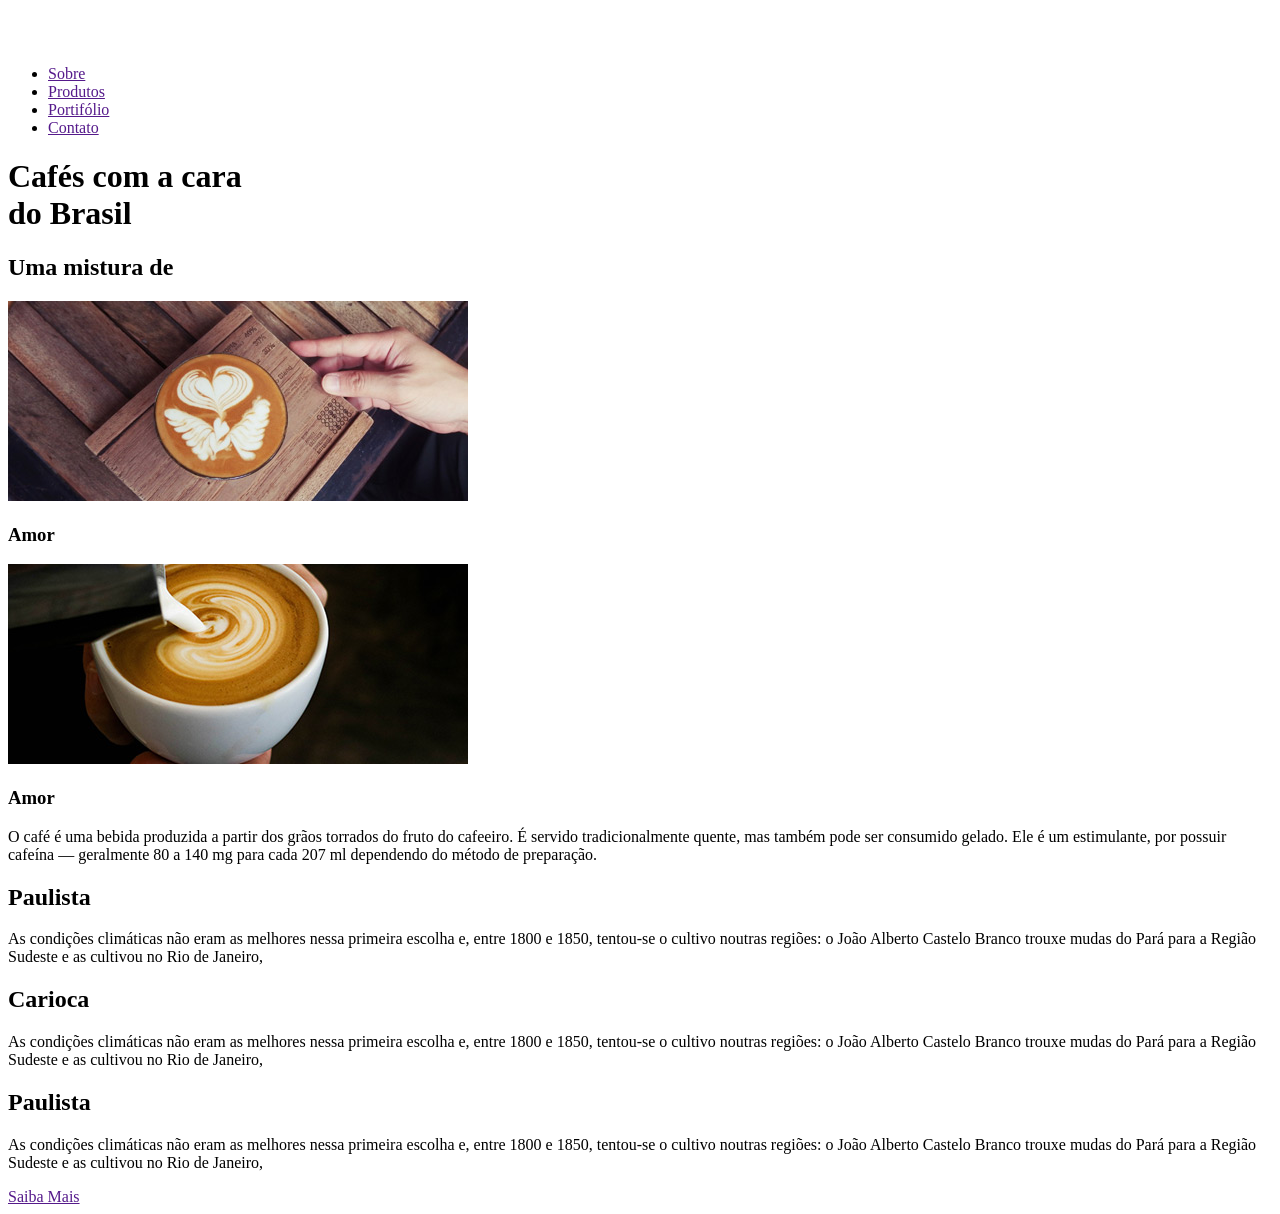
==== Projeto - Brafé/index.html @ 7bbe1af2 "separando projetos - Projeto - Brafé" ====
<!DOCTYPE html>
<html>
<head>
    <title>Brafé 1</title>
    <meta charset="utf-8">
    <meta name="viewport" content="widht=device-width, initial-scale=1, shrink-to-fit=no">
    <link rel="stylesheet" type="text/css" href="css/style.css">
</head>
<body>
    <header>
      <div>
        <a href=""><img src="img/brafe.png" alt="Brafé"></a>
      </div>
      <nav>
      <ul>
        <li><a href=""> Sobre</a></li>
        <li><a href=""> Produtos</a></li>
        <li><a href=""> Portifólio</a></li>
        <li><a href=""> Contato</a></li>
      </ul>
      </nav>
    </header>

    <main>
        <h1>Cafés com a cara <br> do Brasil</h1>
    </main>
    <section>
        <h2>Uma mistura de</h2>
        <div>
            <img src="img/cafe-1.jpg">
            <h3>Amor</h3>
        </div>
        <div>
            <img src="img/cafe-2.jpg  ">
            <h3>Amor</h3>
        </div>

        <p>O café é uma bebida produzida a partir dos grãos torrados do fruto do cafeeiro. É servido tradicionalmente quente, mas também pode ser consumido gelado. Ele é um estimulante, por possuir cafeína — geralmente 80 a 140 mg para cada 207 ml dependendo do método de preparação.</p>
    </section>

    <section>
        <div>
            <div>
                <h2>Paulista</h2>
                <p>As condições climáticas não eram as melhores nessa primeira escolha e, entre 1800 e 1850, tentou-se o cultivo noutras regiões: o João Alberto Castelo Branco trouxe mudas do Pará para a Região Sudeste e as cultivou no Rio de Janeiro,</p>
            </div>

            <div>
                <h2>Carioca</h2>
                <p>As condições climáticas não eram as melhores nessa primeira escolha e, entre 1800 e 1850, tentou-se o cultivo noutras regiões: o João Alberto Castelo Branco trouxe mudas do Pará para a Região Sudeste e as cultivou no Rio de Janeiro,</p>
            </div>

            <div>
                <h2>Paulista</h2>
                <p>As condições climáticas não eram as melhores nessa primeira escolha e, entre 1800 e 1850, tentou-se o cultivo noutras regiões: o João Alberto Castelo Branco trouxe mudas do Pará para a Região Sudeste e as cultivou no Rio de Janeiro,</p>
            </div>
        </div>
        <a href="">Saiba Mais</a>
    </section>
</body>
</html>
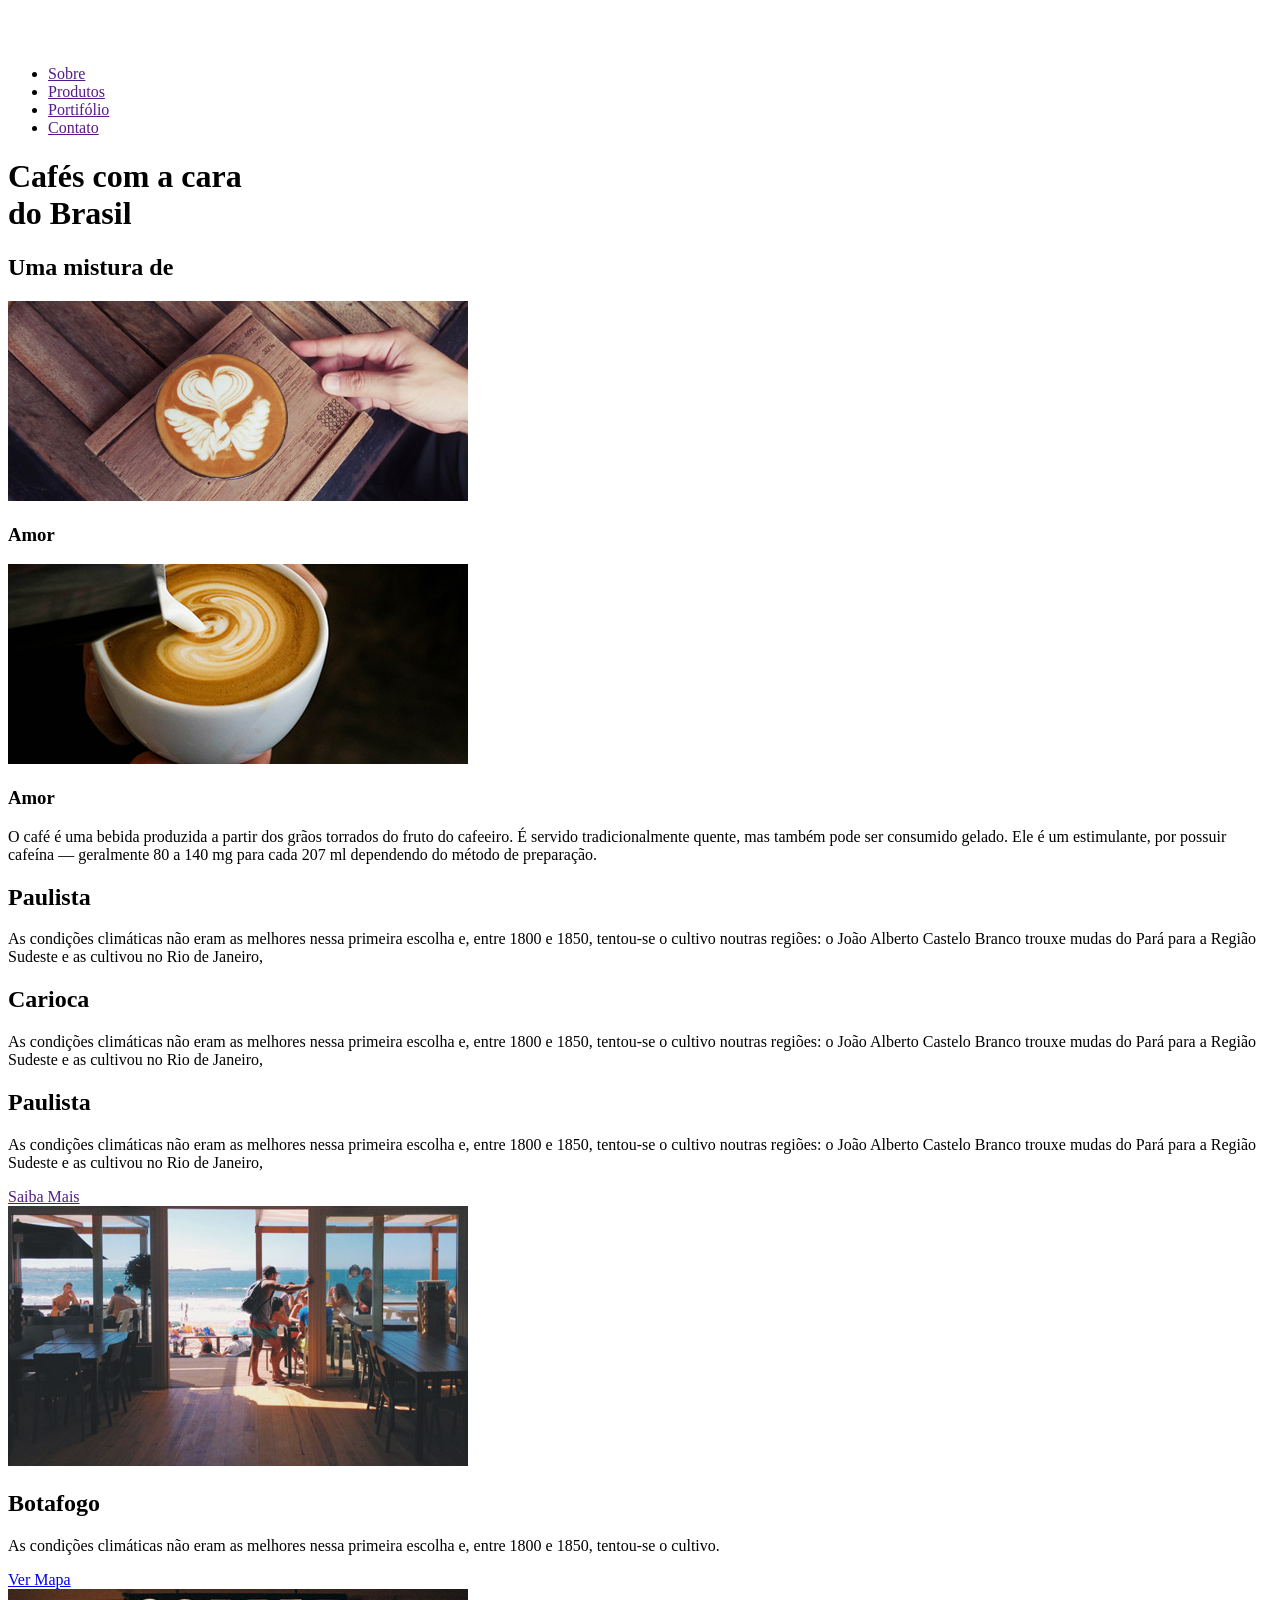
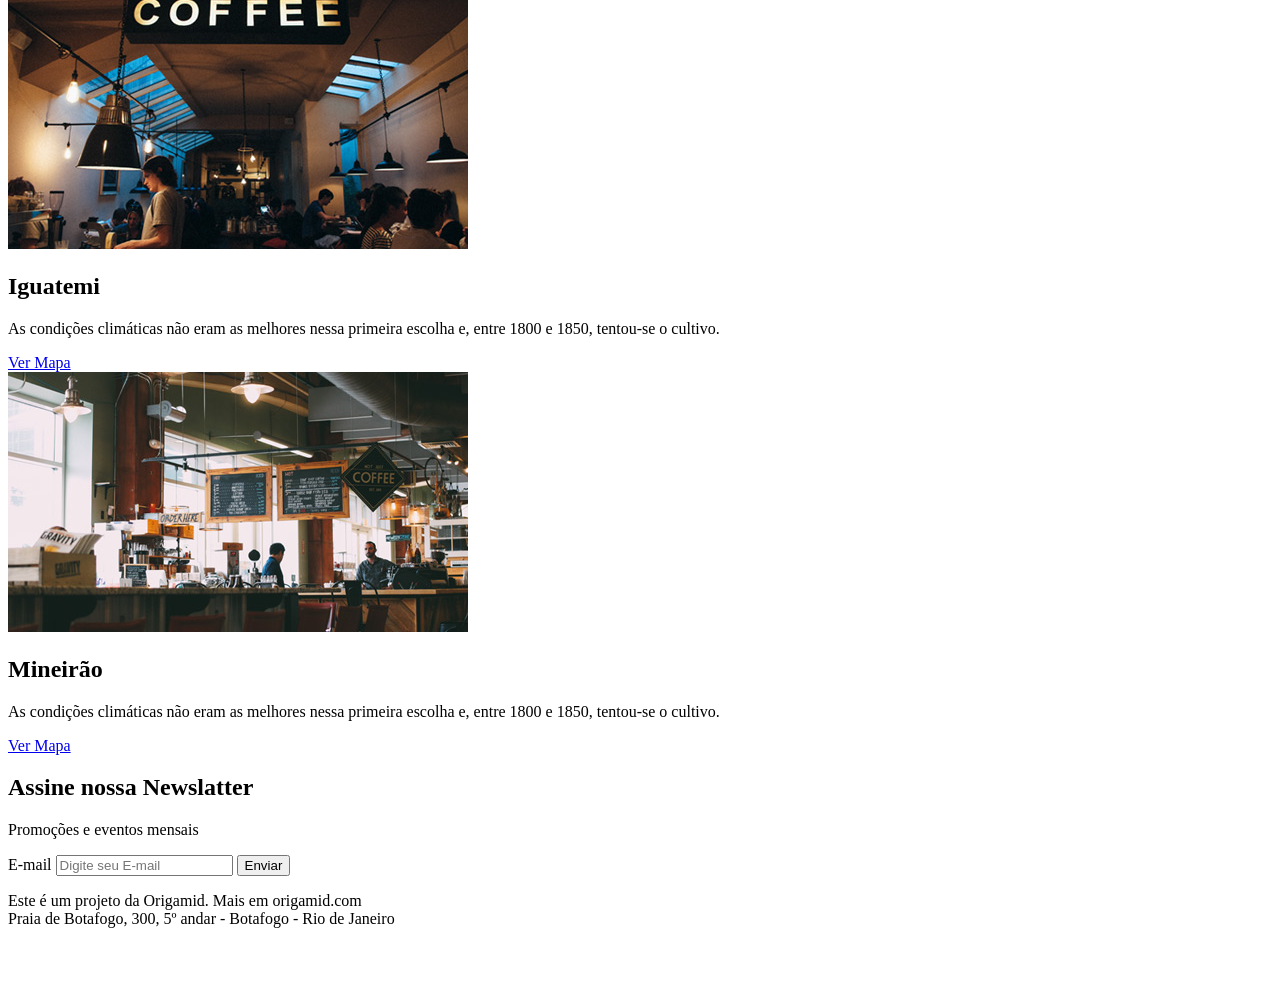
==== commit 09729254: "finalização estruturas html, sem css" ====
--- a/Projeto - Brafé/index.html
+++ b/Projeto - Brafé/index.html
@@ -1,24 +1,26 @@
 <!DOCTYPE html>
 <html>
+
 <head>
     <title>Brafé 1</title>
     <meta charset="utf-8">
     <meta name="viewport" content="widht=device-width, initial-scale=1, shrink-to-fit=no">
     <link rel="stylesheet" type="text/css" href="css/style.css">
 </head>
+
 <body>
     <header>
-      <div>
-        <a href=""><img src="img/brafe.png" alt="Brafé"></a>
-      </div>
-      <nav>
-      <ul>
-        <li><a href=""> Sobre</a></li>
-        <li><a href=""> Produtos</a></li>
-        <li><a href=""> Portifólio</a></li>
-        <li><a href=""> Contato</a></li>
-      </ul>
-      </nav>
+        <div>
+            <a href=""><img src="img/brafe.png" alt="Brafé"></a>
+        </div>
+        <nav>
+            <ul>
+                <li><a href=""> Sobre</a></li>
+                <li><a href=""> Produtos</a></li>
+                <li><a href=""> Portifólio</a></li>
+                <li><a href=""> Contato</a></li>
+            </ul>
+        </nav>
     </header>
 
     <main>
@@ -35,27 +37,97 @@
             <h3>Amor</h3>
         </div>
 
-        <p>O café é uma bebida produzida a partir dos grãos torrados do fruto do cafeeiro. É servido tradicionalmente quente, mas também pode ser consumido gelado. Ele é um estimulante, por possuir cafeína — geralmente 80 a 140 mg para cada 207 ml dependendo do método de preparação.</p>
+        <p>O café é uma bebida produzida a partir dos grãos torrados do fruto do cafeeiro. É servido tradicionalmente
+            quente, mas também pode ser consumido gelado. Ele é um estimulante, por possuir cafeína — geralmente 80 a
+            140 mg para cada 207 ml dependendo do método de preparação.</p>
     </section>
 
     <section>
         <div>
             <div>
                 <h2>Paulista</h2>
-                <p>As condições climáticas não eram as melhores nessa primeira escolha e, entre 1800 e 1850, tentou-se o cultivo noutras regiões: o João Alberto Castelo Branco trouxe mudas do Pará para a Região Sudeste e as cultivou no Rio de Janeiro,</p>
+                <p>As condições climáticas não eram as melhores nessa primeira escolha e, entre 1800 e 1850, tentou-se o
+                    cultivo noutras regiões: o João Alberto Castelo Branco trouxe mudas do Pará para a Região Sudeste e
+                    as cultivou no Rio de Janeiro,</p>
             </div>
 
             <div>
                 <h2>Carioca</h2>
-                <p>As condições climáticas não eram as melhores nessa primeira escolha e, entre 1800 e 1850, tentou-se o cultivo noutras regiões: o João Alberto Castelo Branco trouxe mudas do Pará para a Região Sudeste e as cultivou no Rio de Janeiro,</p>
+                <p>As condições climáticas não eram as melhores nessa primeira escolha e, entre 1800 e 1850, tentou-se o
+                    cultivo noutras regiões: o João Alberto Castelo Branco trouxe mudas do Pará para a Região Sudeste e
+                    as cultivou no Rio de Janeiro,</p>
             </div>
 
             <div>
                 <h2>Paulista</h2>
-                <p>As condições climáticas não eram as melhores nessa primeira escolha e, entre 1800 e 1850, tentou-se o cultivo noutras regiões: o João Alberto Castelo Branco trouxe mudas do Pará para a Região Sudeste e as cultivou no Rio de Janeiro,</p>
+                <p>As condições climáticas não eram as melhores nessa primeira escolha e, entre 1800 e 1850, tentou-se o
+                    cultivo noutras regiões: o João Alberto Castelo Branco trouxe mudas do Pará para a Região Sudeste e
+                    as cultivou no Rio de Janeiro,</p>
             </div>
         </div>
         <a href="">Saiba Mais</a>
     </section>
+
+    <section>
+        <div>
+            <img src="img/botafogo.jpg" alt="Brafé unidade Botafogo">
+            <div>
+                <h2>Botafogo</h2>
+                <p>
+                    As condições climáticas não eram as melhores nessa primeira escolha e, entre 1800 e 1850, tentou-se
+                    o cultivo.
+                </p>
+                <a href="#">Ver Mapa</a>
+            </div>
+
+            <div>
+                <img src="img/iguatemi.jpg" alt="Brafé unidade Iguatemi">
+                <div>
+                    <h2>Iguatemi</h2>
+                    <p>
+                        As condições climáticas não eram as melhores nessa primeira escolha e, entre 1800 e 1850,
+                        tentou-se o cultivo.
+                    </p>
+                    <a href="#">Ver Mapa</a>
+                </div>
+
+                <div>
+                    <img src="img/mineirao.jpg" alt="Brafé unidade Mineirão">
+                    <div>
+                        <h2>Mineirão</h2>
+                        <p>
+                            As condições climáticas não eram as melhores nessa primeira escolha e, entre 1800 e 1850,
+                            tentou-se o cultivo.
+                        </p>
+                        <a href="#">Ver Mapa</a>
+                    </div>
+
+                </div>
+    </section>
+
+    <section>
+        <div>
+            <div>
+                <h2> Assine nossa Newslatter</h2>
+                <p>Promoções e eventos mensais</p>
+            </div>
+            <form>
+                <label>E-mail</label>
+                <input type="text" placeholder="Digite seu E-mail">
+                <button type="submit">Enviar</button>
+            </form>
+        </div>
+    </section>
+    <footer>
+        <div>
+            <p>
+                Este é um projeto da Origamid. Mais em origamid.com
+                <br>
+                Praia de Botafogo, 300, 5º andar - Botafogo - Rio de Janeiro
+            </p>
+            <img src="img/brafe.png" alt="Brafé">
+        </div>
+    </footer>
 </body>
+
 </html>
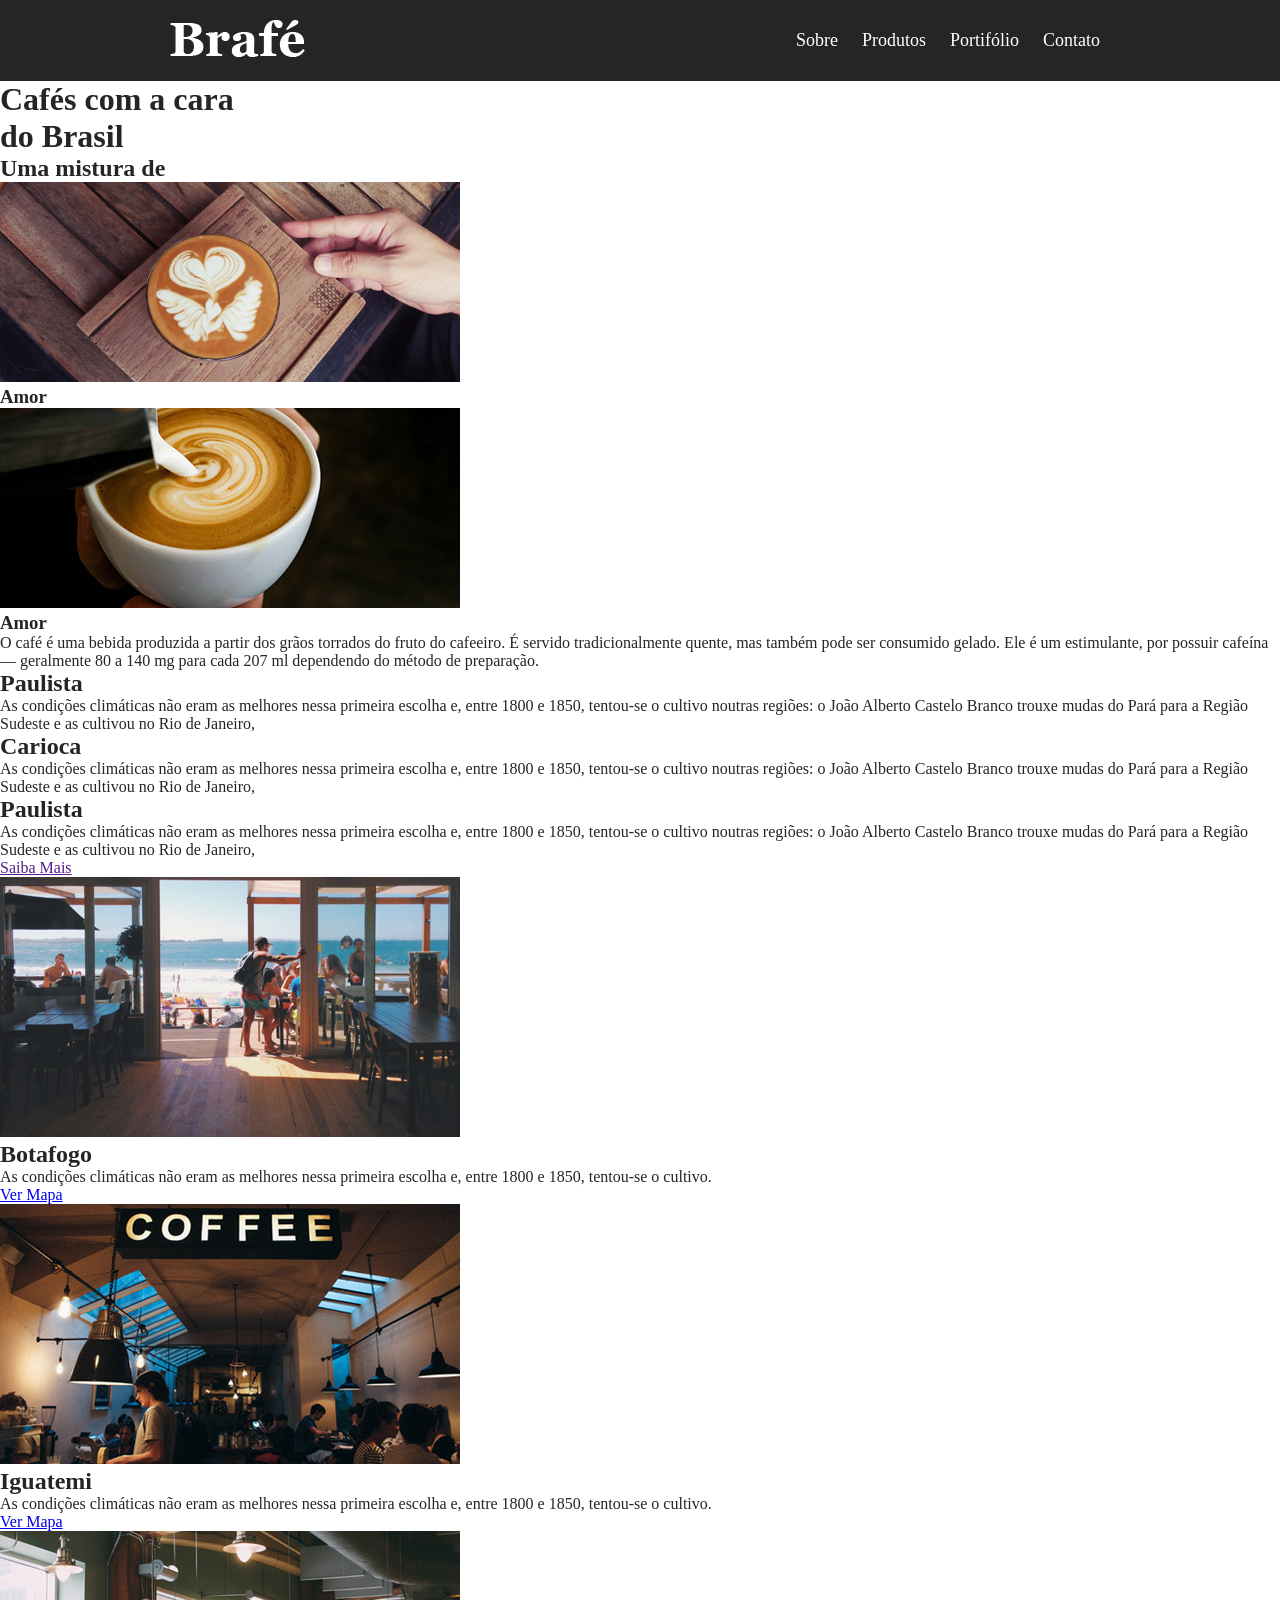
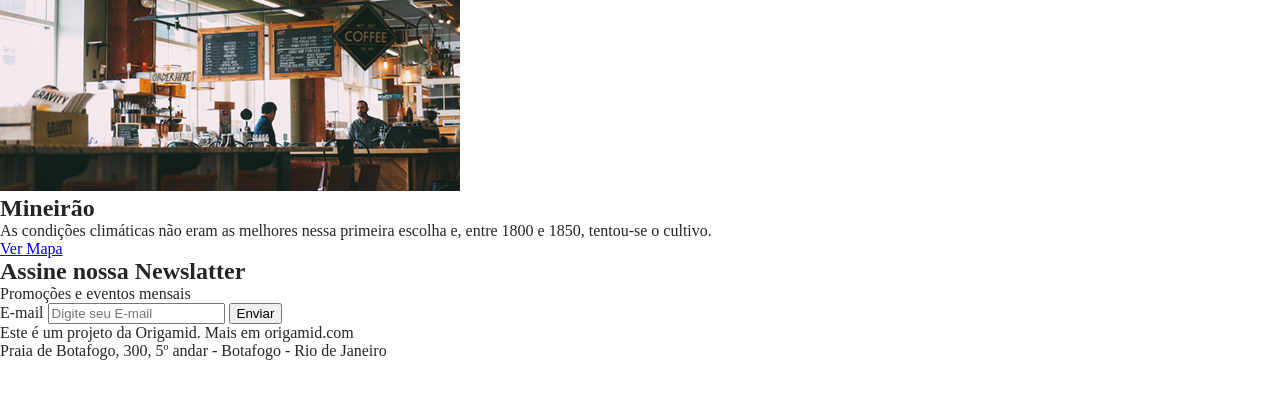
==== commit 8454425e: "início css" ====
--- a/Projeto - Brafé/index.html
+++ b/Projeto - Brafé/index.html
@@ -9,18 +9,19 @@
 </head>
 
 <body>
-    <header>
-        <div>
-            <a href=""><img src="img/brafe.png" alt="Brafé"></a>
-        </div>
-        <nav>
+    <header class="menu">
+        <div class="menu-container">
+        <a href="" class="menu-logo"><img src="img/brafe.png" alt="Brafé"></a>
+        <nav  class="menu-nav">
             <ul>
                 <li><a href=""> Sobre</a></li>
                 <li><a href=""> Produtos</a></li>
                 <li><a href=""> Portifólio</a></li>
                 <li><a href=""> Contato</a></li>
+         
             </ul>
         </nav>
+    </div>
     </header>
 
     <main>
--- a/Projeto - Brafé/css/style.css
+++ b/Projeto - Brafé/css/style.css
@@ -0,0 +1,46 @@
+/* Reset */
+body, h1,h2, h3, p,ul{
+padding: 0px;
+margin: 0px;
+}
+
+body{
+  font-family: Georgia, 'Times New Roman', Times, serif;
+  color: #252525;
+}
+/* Menu */
+.menu{
+  background: #252525;
+  padding: 20px 0;
+ 
+}
+.menu-container{
+  max-width: 960px;
+  margin: 0 auto;
+}
+.menu-container::after, .menu-container::before{
+  content: '';
+  display: table;
+  clear: both;
+}
+a.menu-logo{
+display: block;
+float: left;
+margin-left: 10px;
+}
+
+.menu-nav{
+float: right;margin-right: 10px;
+}
+.menu-nav li{
+  display: inline-block;
+  }
+
+  .menu-nav a{
+    display: block;
+    padding: 10px;
+    text-decoration: none;
+    color: #fff;
+    font-size: 1.125em;
+
+  }
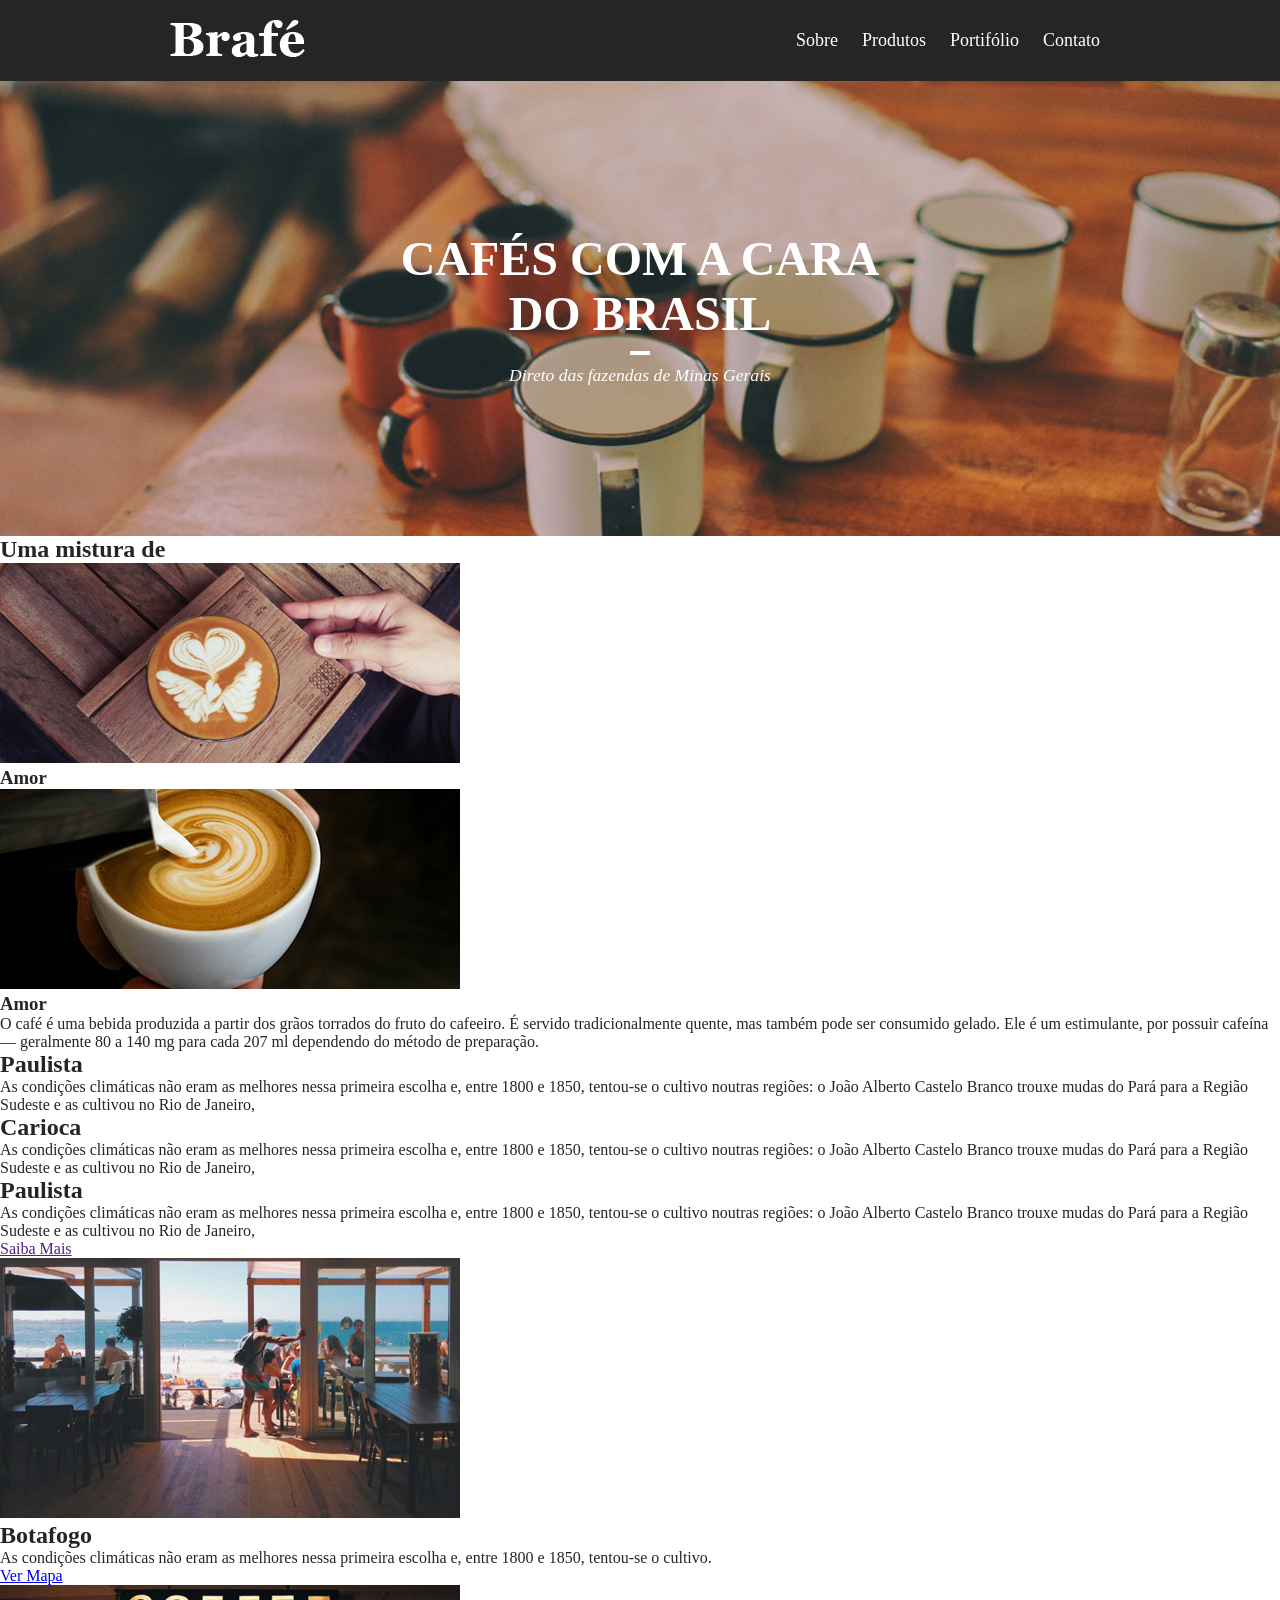
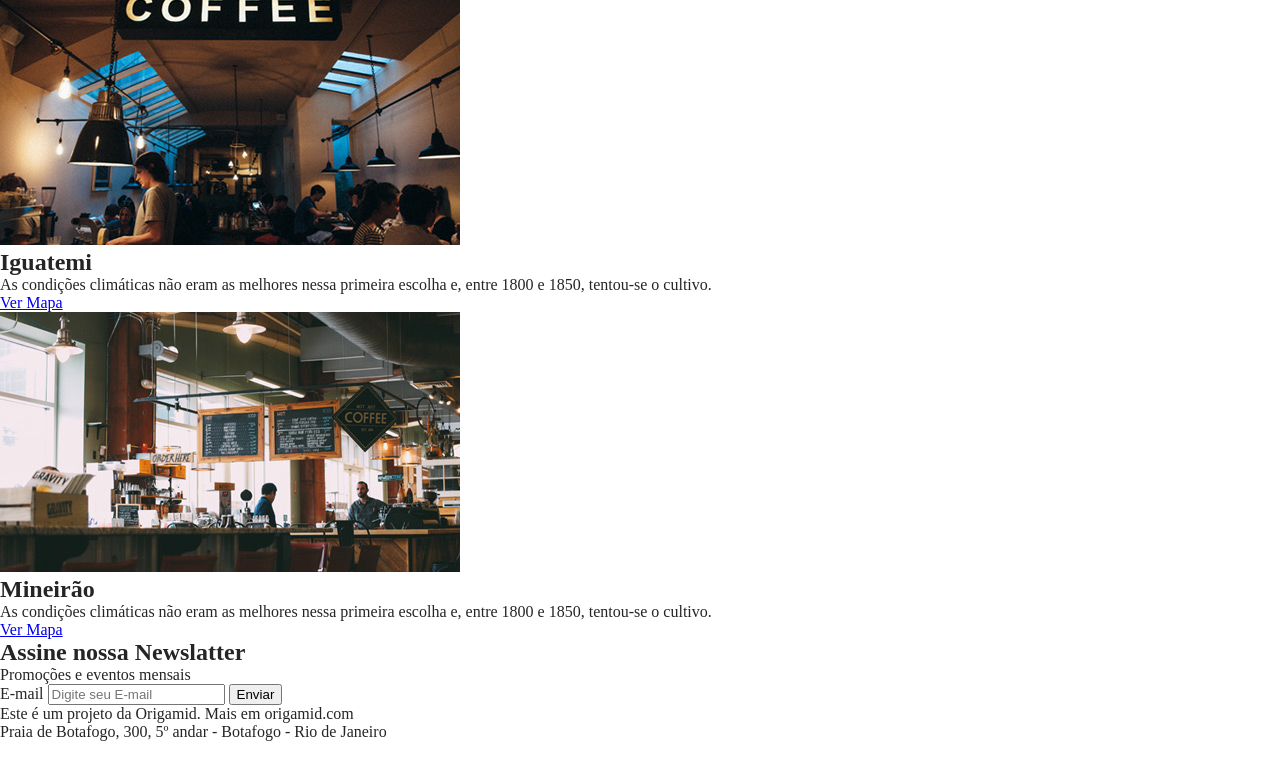
==== commit 09d4386b: "estilos css para intro" ====
--- a/Projeto - Brafé/index.html
+++ b/Projeto - Brafé/index.html
@@ -24,8 +24,9 @@
     </div>
     </header>
 
-    <main>
+    <main class="intro">
         <h1>Cafés com a cara <br> do Brasil</h1>
+        <p>Direto das fazendas de Minas Gerais</p>
     </main>
     <section>
         <h2>Uma mistura de</h2>
--- a/Projeto - Brafé/css/style.css
+++ b/Projeto - Brafé/css/style.css
@@ -1,46 +1,79 @@
 /* Reset */
-body, h1,h2, h3, p,ul{
-padding: 0px;
-margin: 0px;
+body,
+h1,
+h2,
+h3,
+p,
+ul {
+  padding: 0px;
+  margin: 0px;
 }
 
-body{
-  font-family: Georgia, 'Times New Roman', Times, serif;
+body {
+  font-family: Georgia, "Times New Roman", Times, serif;
   color: #252525;
 }
 /* Menu */
-.menu{
+.menu {
   background: #252525;
   padding: 20px 0;
- 
 }
-.menu-container{
+.menu-container {
   max-width: 960px;
   margin: 0 auto;
 }
-.menu-container::after, .menu-container::before{
-  content: '';
+.menu-container::after,
+.menu-container::before {
+  content: "";
   display: table;
   clear: both;
 }
-a.menu-logo{
-display: block;
-float: left;
-margin-left: 10px;
+a.menu-logo {
+  display: block;
+  float: left;
+  margin-left: 10px;
 }
 
-.menu-nav{
-float: right;margin-right: 10px;
+.menu-nav {
+  float: right;
+  margin-right: 10px;
 }
-.menu-nav li{
+.menu-nav li {
   display: inline-block;
-  }
+}
 
-  .menu-nav a{
-    display: block;
-    padding: 10px;
-    text-decoration: none;
-    color: #fff;
-    font-size: 1.125em;
+.menu-nav a {
+  display: block;
+  padding: 10px;
+  text-decoration: none;
+  color: #fff;
+  font-size: 1.125em;
+}
+/* Intro */
+.intro {
+  background: url(../img/bg-intro.jpg) no-repeat center center;
+  background-size: cover;
+  /* cover - sempre pega 100% */
+  padding: 150px 0;
+  text-align: center;
+  color: #fff;
+}
 
-  }+.intro h1 {
+  text-transform: uppercase;
+  font-size: 3em;
+}
+
+.intro h1::after {
+  content: "";
+  display: block;
+  width: 20px;
+  height: 4px;
+  background: #fff;
+  margin: 10px auto;
+}
+
+.intro p {
+  font-style: italic;
+  font-size: 1.1em;
+}
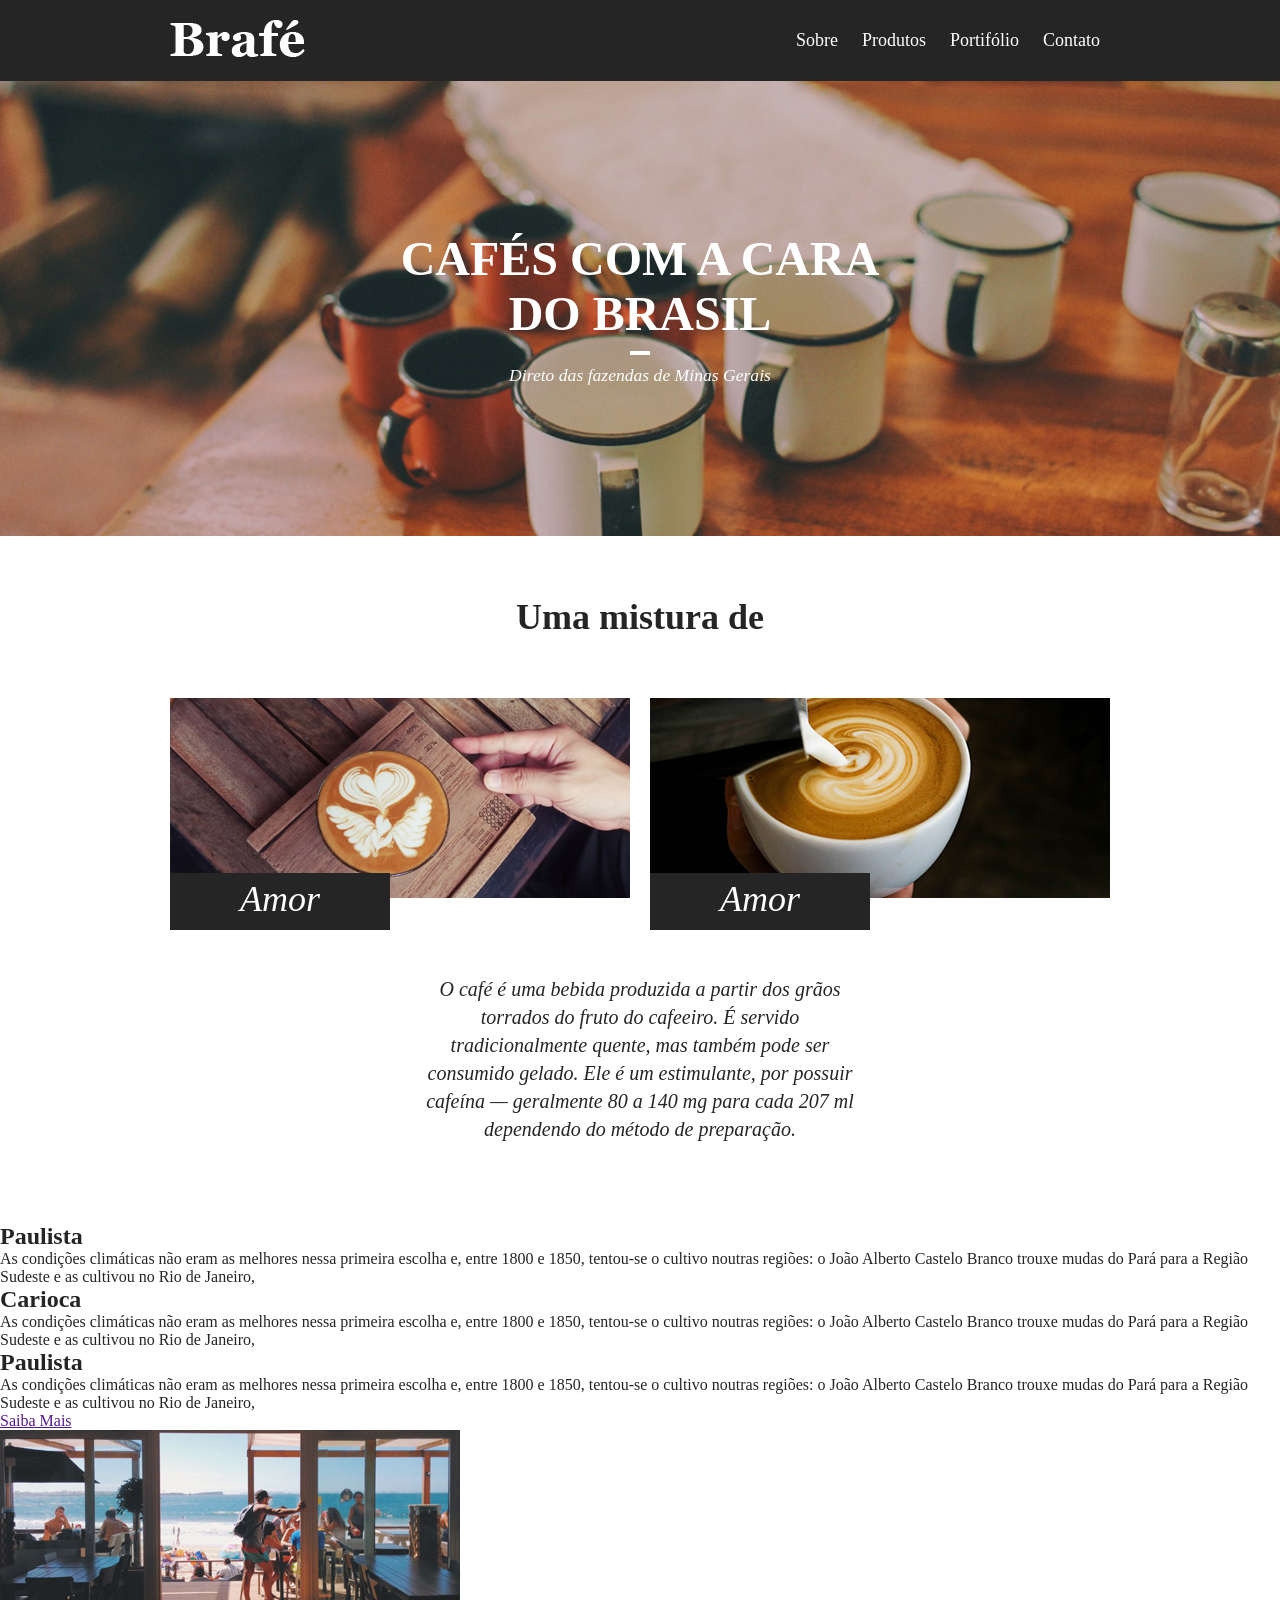
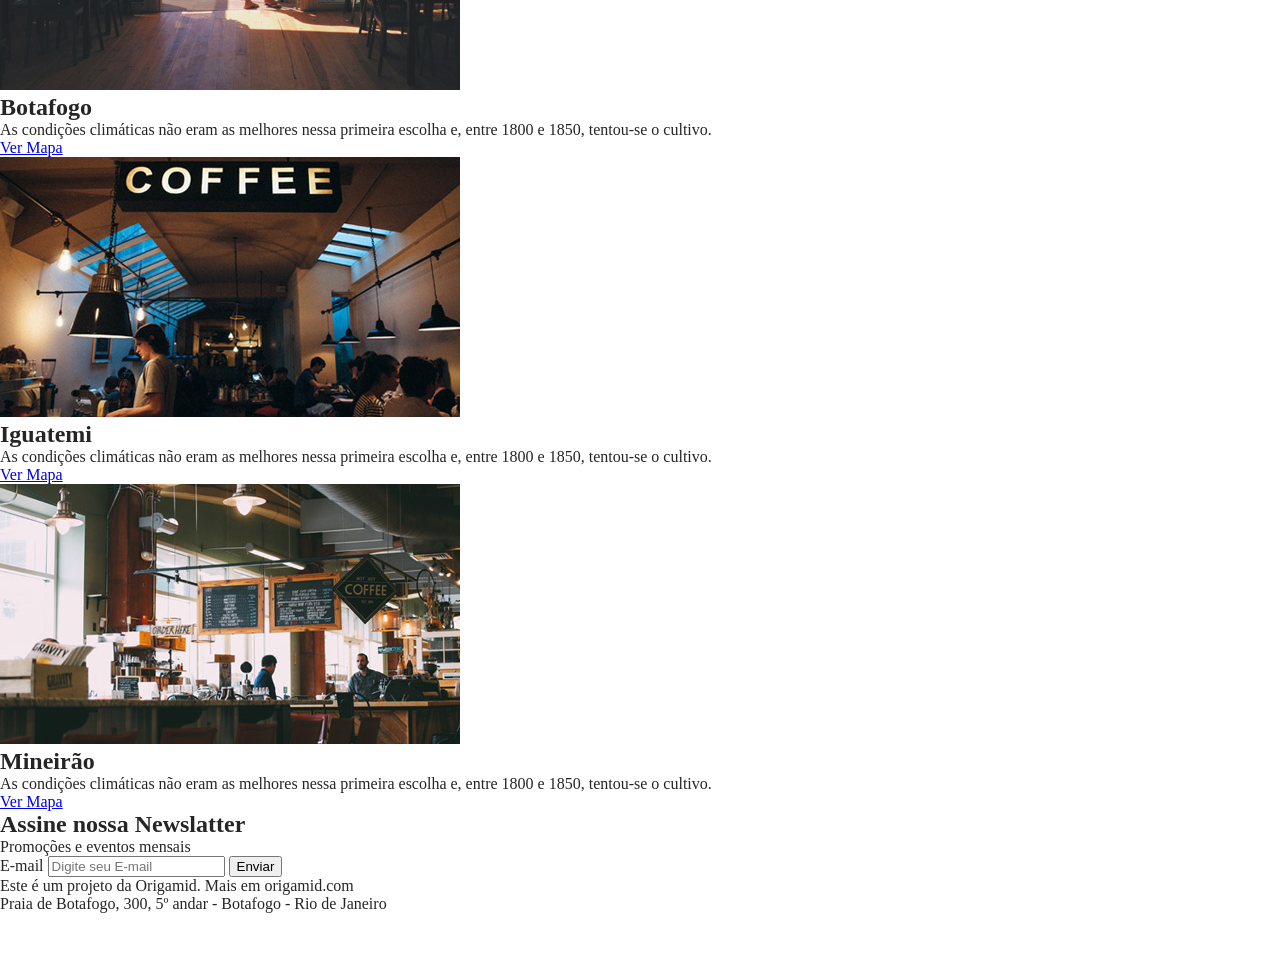
==== commit 1b5e15ee: "sobre" ====
--- a/Projeto - Brafé/index.html
+++ b/Projeto - Brafé/index.html
@@ -28,16 +28,18 @@
         <h1>Cafés com a cara <br> do Brasil</h1>
         <p>Direto das fazendas de Minas Gerais</p>
     </main>
-    <section>
+    <section class="sobre">
         <h2>Uma mistura de</h2>
-        <div>
+     <div class="sobre-container">
+        <div class="sobre-item">
             <img src="img/cafe-1.jpg">
             <h3>Amor</h3>
         </div>
-        <div>
+        <div class="sobre-item">
             <img src="img/cafe-2.jpg  ">
             <h3>Amor</h3>
         </div>
+     </div>
 
         <p>O café é uma bebida produzida a partir dos grãos torrados do fruto do cafeeiro. É servido tradicionalmente
             quente, mas também pode ser consumido gelado. Ele é um estimulante, por possuir cafeína — geralmente 80 a
--- a/Projeto - Brafé/css/style.css
+++ b/Projeto - Brafé/css/style.css
@@ -77,3 +77,58 @@
   font-style: italic;
   font-size: 1.1em;
 }
+
+/* Sobre */
+.sobre{
+  padding: 60px 0;
+}
+.sobre h2{
+  text-align: center;
+  font-size: 2.25em;
+  margin-bottom: 60px;
+}
+.sobre-container {
+  max-width: 960px;
+  margin: 0 auto;
+}
+.sobre-container::after,
+.sobre-container::before {
+  content: "";
+  display: table;
+  clear: both;
+}
+
+.sobre-item{
+  max-width: 460px;
+  float: left;
+  margin: 0 10px;
+}
+
+.sobre-item img{
+  display: block;
+  max-width: 100%;
+}
+.sobre-item h3{
+  font-size: 2.25em;
+  background: #252525;
+  width: 220px;
+  color: #fff;
+  font-style: italic;
+  font-weight: normal;
+  text-align: center;
+  padding: 5px 0 10px 0;
+  top: -25px;
+  /* margin-top: -25px;
+  z-index: 10; */
+  position: relative;
+}
+
+.sobre > p{
+  /* apenas p diretamente .sobre */
+font-size: 1.25em;
+line-height: 1.4em;
+font-style: italic;
+text-align: center;
+margin: 20px auto;
+max-width: 460px;
+}
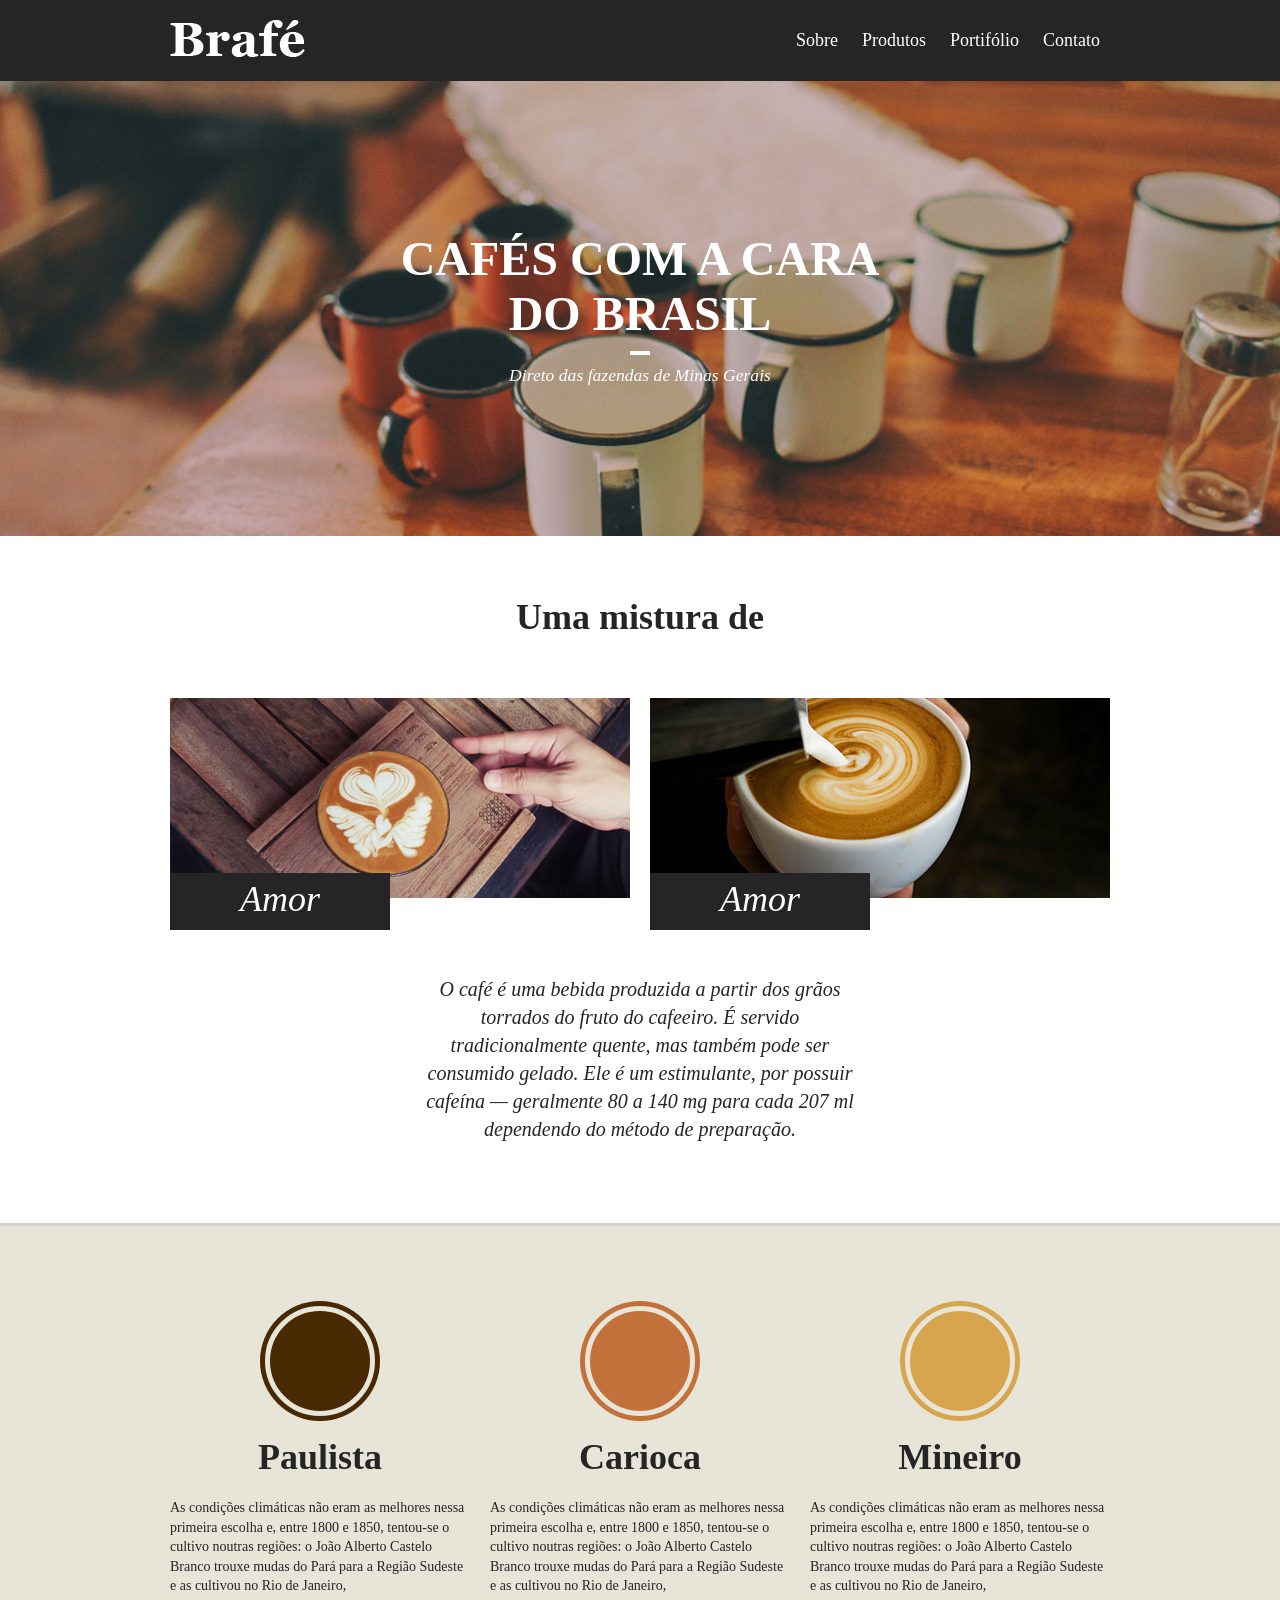
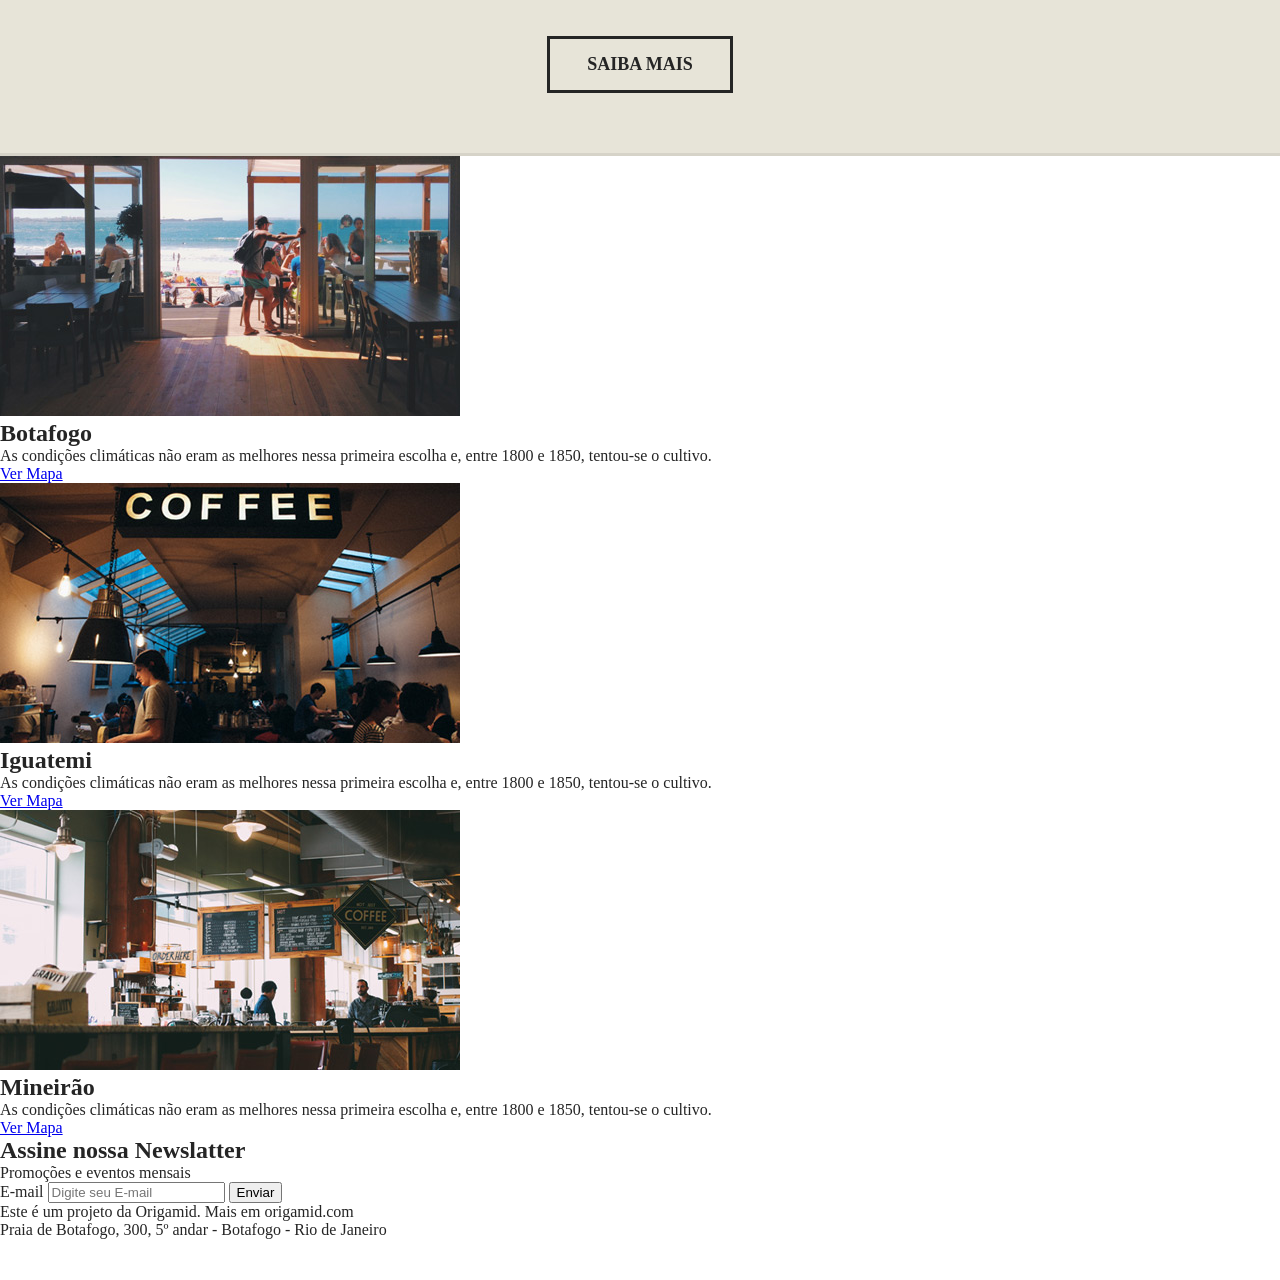
==== commit f906d1c2: "produtos" ====
--- a/Projeto - Brafé/index.html
+++ b/Projeto - Brafé/index.html
@@ -46,30 +46,30 @@
             140 mg para cada 207 ml dependendo do método de preparação.</p>
     </section>
 
-    <section>
-        <div>
-            <div>
-                <h2>Paulista</h2>
+    <section class="produtos">
+        <div class="produtos-container">
+            <div class="produtos-item">
+                <h2 class="produtos-paulista">Paulista</h2>
                 <p>As condições climáticas não eram as melhores nessa primeira escolha e, entre 1800 e 1850, tentou-se o
                     cultivo noutras regiões: o João Alberto Castelo Branco trouxe mudas do Pará para a Região Sudeste e
                     as cultivou no Rio de Janeiro,</p>
             </div>
 
-            <div>
-                <h2>Carioca</h2>
+            <div class="produtos-item">
+                <h2 class="produtos-carioca">Carioca</h2>
                 <p>As condições climáticas não eram as melhores nessa primeira escolha e, entre 1800 e 1850, tentou-se o
                     cultivo noutras regiões: o João Alberto Castelo Branco trouxe mudas do Pará para a Região Sudeste e
                     as cultivou no Rio de Janeiro,</p>
             </div>
 
-            <div>
-                <h2>Paulista</h2>
+            <div class="produtos-item">
+                <h2 class="produtos-mineiro">Mineiro</h2>
                 <p>As condições climáticas não eram as melhores nessa primeira escolha e, entre 1800 e 1850, tentou-se o
                     cultivo noutras regiões: o João Alberto Castelo Branco trouxe mudas do Pará para a Região Sudeste e
                     as cultivou no Rio de Janeiro,</p>
             </div>
         </div>
-        <a href="">Saiba Mais</a>
+        <a href="" class="produtos-btn">Saiba Mais</a>
     </section>
 
     <section>
--- a/Projeto - Brafé/css/style.css
+++ b/Projeto - Brafé/css/style.css
@@ -103,7 +103,6 @@
   float: left;
   margin: 0 10px;
 }
-
 .sobre-item img{
   display: block;
   max-width: 100%;
@@ -131,4 +130,82 @@
 text-align: center;
 margin: 20px auto;
 max-width: 460px;
-}+
+}
+
+/* Produtos */.produtos {
+	background: #e7e4d8;
+	padding: 60px 0;
+	border-top: 3px solid #d6d3c8;
+	border-bottom: 3px solid #d6d3c8;
+}
+
+.produtos-container {
+	max-width: 960px;
+	margin: 0 auto;
+}
+
+.produtos-container::before, .produtos-container::after {
+	content: '';
+	display: table;
+	clear: both;
+}
+
+.produtos-item {
+	width: 300px;
+	float: left;
+	margin: 0 10px 20px 10px;
+}
+
+.produtos-item h2 {
+	text-align: center;
+	font-size: 2.25em;
+	margin-bottom: 20px;
+}
+
+.produtos-item h2::before {
+	content: '';
+	display: block;
+	width: 100px;
+	height: 100px;
+	background: currentColor;
+	border-radius: 50%;
+	margin: 20px auto;
+	border: 5px solid #e7e4d8;
+	box-shadow: 0 0 0 5px currentColor;
+}
+
+h2.produtos-paulista::before {
+	color: #492901;
+}
+
+h2.produtos-carioca::before {
+	color: #c17139;
+}
+
+h2.produtos-mineiro::before {
+	color: #d7a54d;
+}
+
+.produtos-item p {
+	font-size: 0.875em;
+	line-height: 1.4em;
+}
+
+.produtos-btn {
+	width: 180px;
+	border: 3px solid #252525;
+	color: #252525;
+	text-decoration: none;
+	display: block;
+	margin: 20px auto 0 auto;
+	text-align: center;
+	font-size: 1.125em;
+	font-weight: bold;
+	text-transform: uppercase;
+	padding: 15px 0;
+}
+
+/* .produtos-btn:hover{
+  color: #c17139;
+} */
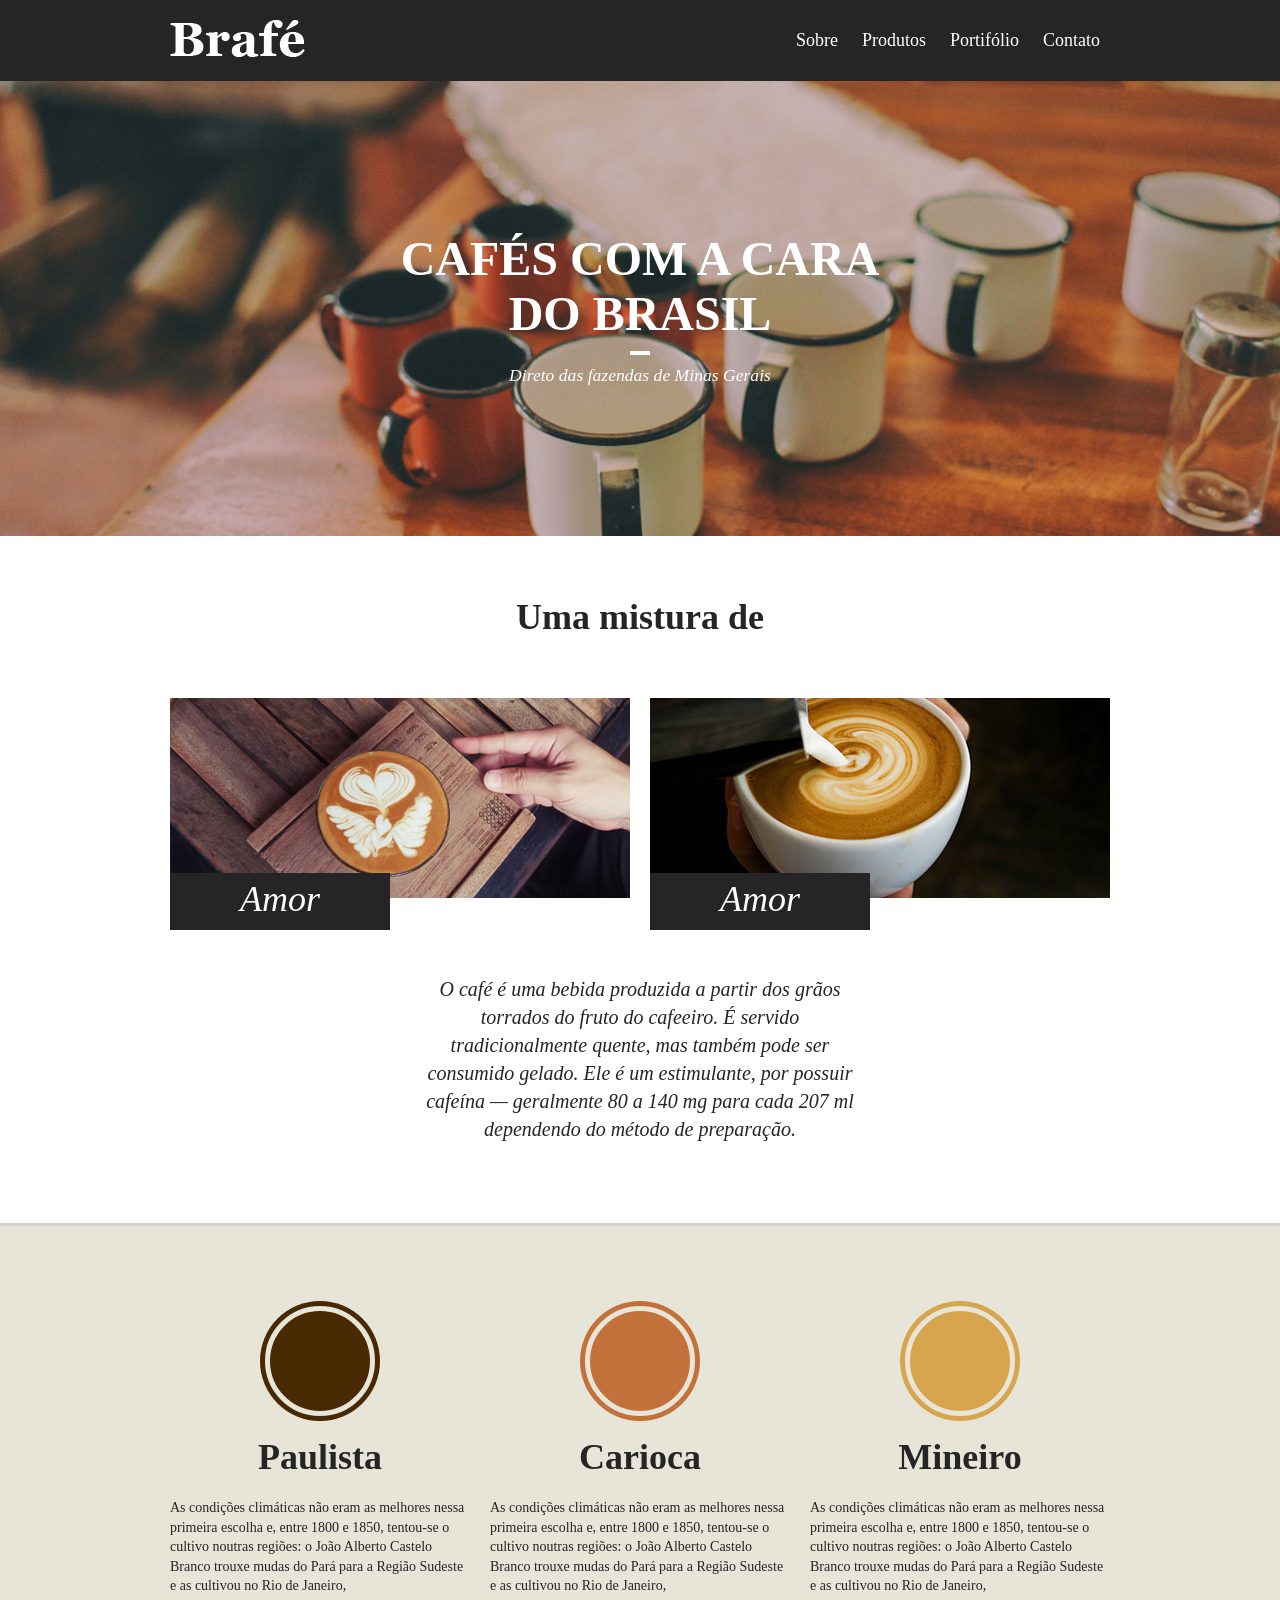
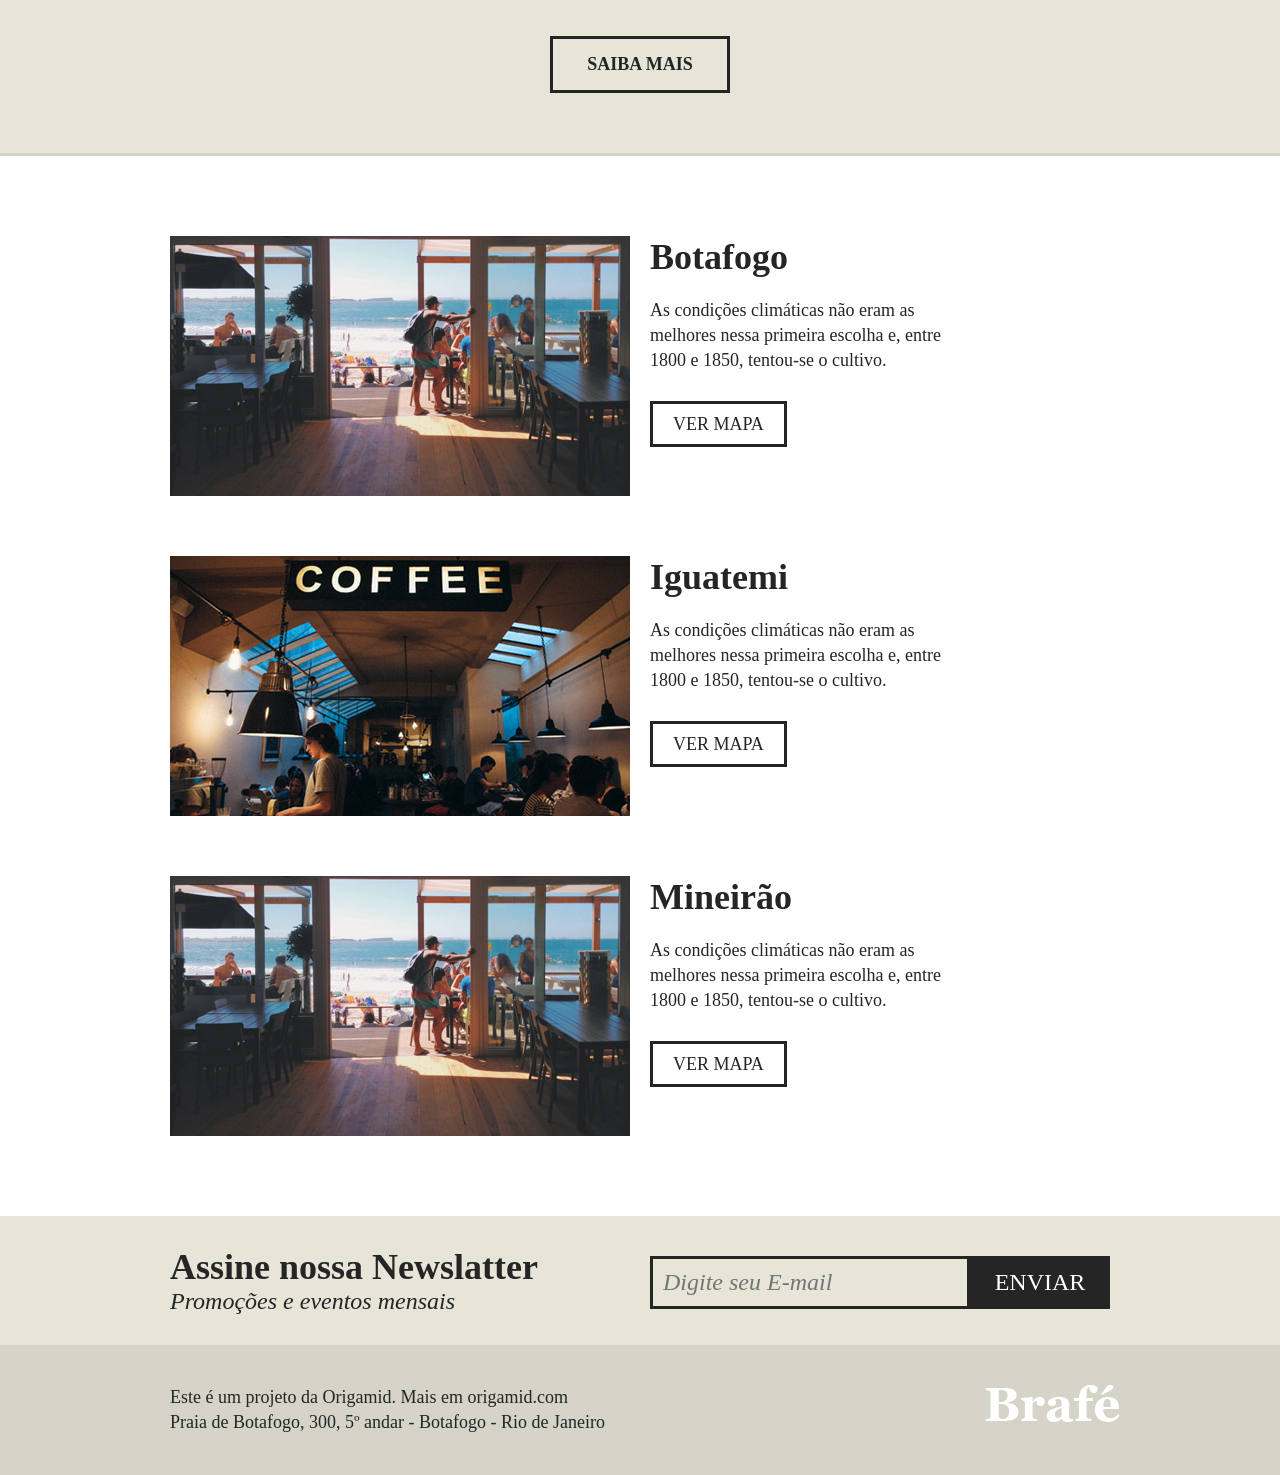
==== commit fd55862b: "locais, assine e footer" ====
--- a/Projeto - Brafé/index.html
+++ b/Projeto - Brafé/index.html
@@ -72,46 +72,39 @@
         <a href="" class="produtos-btn">Saiba Mais</a>
     </section>
 
-    <section>
-        <div>
-            <img src="img/botafogo.jpg" alt="Brafé unidade Botafogo">
-            <div>
-                <h2>Botafogo</h2>
-                <p>
-                    As condições climáticas não eram as melhores nessa primeira escolha e, entre 1800 e 1850, tentou-se
-                    o cultivo.
-                </p>
-                <a href="#">Ver Mapa</a>
-            </div>
+	<section class="locais">
+		<div class="locais-item">
+			<img src="img/botafogo.jpg" alt="Brafé unidade Botafogo">
+			<div>
+				<h2>Botafogo</h2>
+				<p>As condições climáticas não eram as melhores nessa primeira escolha e, entre 1800 e 1850, tentou-se o cultivo.</p>
+				<a href="#">Ver Mapa</a>
+			</div>
+		</div>
+		
+		<div class="locais-item">
+			<img src="img/iguatemi.jpg" alt="Brafé unidade Iguatemi">
+			<div>
+				<h2>Iguatemi</h2>
+				<p>As condições climáticas não eram as melhores nessa primeira escolha e, entre 1800 e 1850, tentou-se o cultivo.</p>
+				<a href="#">Ver Mapa</a>
+			</div>
+		</div>
+		
+		<div class="locais-item">
+			<img src="img/botafogo.jpg" alt="Brafé unidade Mineirão">
+			<div>
+				<h2>Mineirão</h2>
+				<p>As condições climáticas não eram as melhores nessa primeira escolha e, entre 1800 e 1850, tentou-se o cultivo.</p>
+				<a href="#">Ver Mapa</a>
+			</div>
+		</div>
+	
+	</section>
 
-            <div>
-                <img src="img/iguatemi.jpg" alt="Brafé unidade Iguatemi">
-                <div>
-                    <h2>Iguatemi</h2>
-                    <p>
-                        As condições climáticas não eram as melhores nessa primeira escolha e, entre 1800 e 1850,
-                        tentou-se o cultivo.
-                    </p>
-                    <a href="#">Ver Mapa</a>
-                </div>
-
-                <div>
-                    <img src="img/mineirao.jpg" alt="Brafé unidade Mineirão">
-                    <div>
-                        <h2>Mineirão</h2>
-                        <p>
-                            As condições climáticas não eram as melhores nessa primeira escolha e, entre 1800 e 1850,
-                            tentou-se o cultivo.
-                        </p>
-                        <a href="#">Ver Mapa</a>
-                    </div>
-
-                </div>
-    </section>
-
-    <section>
-        <div>
-            <div>
+    <section class="assine">
+        <div class="assine-container">
+            <div class="assine-info">
                 <h2> Assine nossa Newslatter</h2>
                 <p>Promoções e eventos mensais</p>
             </div>
@@ -122,8 +115,8 @@
             </form>
         </div>
     </section>
-    <footer>
-        <div>
+    <footer class="footer">
+        <div class="footer-container">
             <p>
                 Este é um projeto da Origamid. Mais em origamid.com
                 <br>
--- a/Projeto - Brafé/css/style.css
+++ b/Projeto - Brafé/css/style.css
@@ -8,7 +8,9 @@
   padding: 0px;
   margin: 0px;
 }
-
+*{
+  box-sizing: border-box;
+}
 body {
   font-family: Georgia, "Times New Roman", Times, serif;
   color: #252525;
@@ -209,3 +211,142 @@
 /* .produtos-btn:hover{
   color: #c17139;
 } */
+
+/* Locais */
+.locais{
+  max-width: 960px;
+  margin: 0 auto;
+  padding: 20px 0;
+}
+.locais-item{
+  clear: both;
+  margin: 60px auto;
+  /* overflow: hidden; */
+}
+
+.locais-item::after, .locais-item::before{
+  display: table;
+  content: '';
+  clear: both;
+}
+.locais-item img{
+  width: 460 px;
+  float: left;
+  display: block;
+  margin: 0 10px;
+}
+
+.locais-item >div{
+  width: 460px;
+  float: left;
+  margin: 0 10px;
+}
+
+.locais-item h2{
+  font-size: 2.25em;
+  margin-bottom: 20px;
+}
+.locais-item p {
+  font-size: 1.125em;
+  line-height: 1.4em;
+  max-width: 320px;
+  margin-bottom: 40px;
+}
+
+.locais-item a{
+  font-size: 1.125em;
+  text-transform: uppercase;
+  text-decoration: none;
+  border: 3px solid;
+  color: #252525;
+  padding: 10px 20px;
+}
+/* Assine */
+
+.assine {
+	background: #e7e4d8;
+	padding: 30px 0;
+}
+
+.assine-container {
+	max-width: 960px;
+	margin: 0 auto;
+}
+
+.assine-container::after, .assine-container::before {
+	content: '';
+	display: table;
+	clear: both;
+}
+
+.assine-info {
+	width: 460px;
+	margin: 0 10px;
+	float: left;
+}
+
+.assine-info h2 {
+	font-size: 2.25em;
+}
+
+.assine-info p {
+	font-size: 1.5em;
+	font-style: italic;
+}
+
+.assine form {
+	width: 460px;
+	margin: 10px 10px 0 10px;
+	float: left;
+}
+
+.assine form label {
+	display: none;
+}
+
+.assine input {
+	width: 320px;
+	border: 3px solid #252525;
+	background: none;
+	font-size: 1.5em;
+	font-style: italic;
+	font-family: Georgia, serif;
+	padding: 10px;
+	float: left;
+}
+
+.assine button {
+	background: #252525;
+	border: none;
+	font-family: Georgia, serif;
+	text-transform: uppercase;
+	font-size: 1.5em;
+	width: 140px;
+	padding: 13px 0;
+	color: #fff;
+	cursor: pointer;
+}
+.footer{
+background: #d6d3c8;
+padding: 40px 0;
+}
+
+.footer-container{
+max-width: 960px;
+margin: 0 auto;
+}
+.footer-container::after, .footer-container::before{
+  content: '';
+  display: table;
+  clear: both;
+}
+.footer p {
+  float: left;
+  margin: 0 10px;
+  font-size: 1.125em;
+  line-height: 1.4em;
+}
+
+.footer img{
+  float: right;
+}
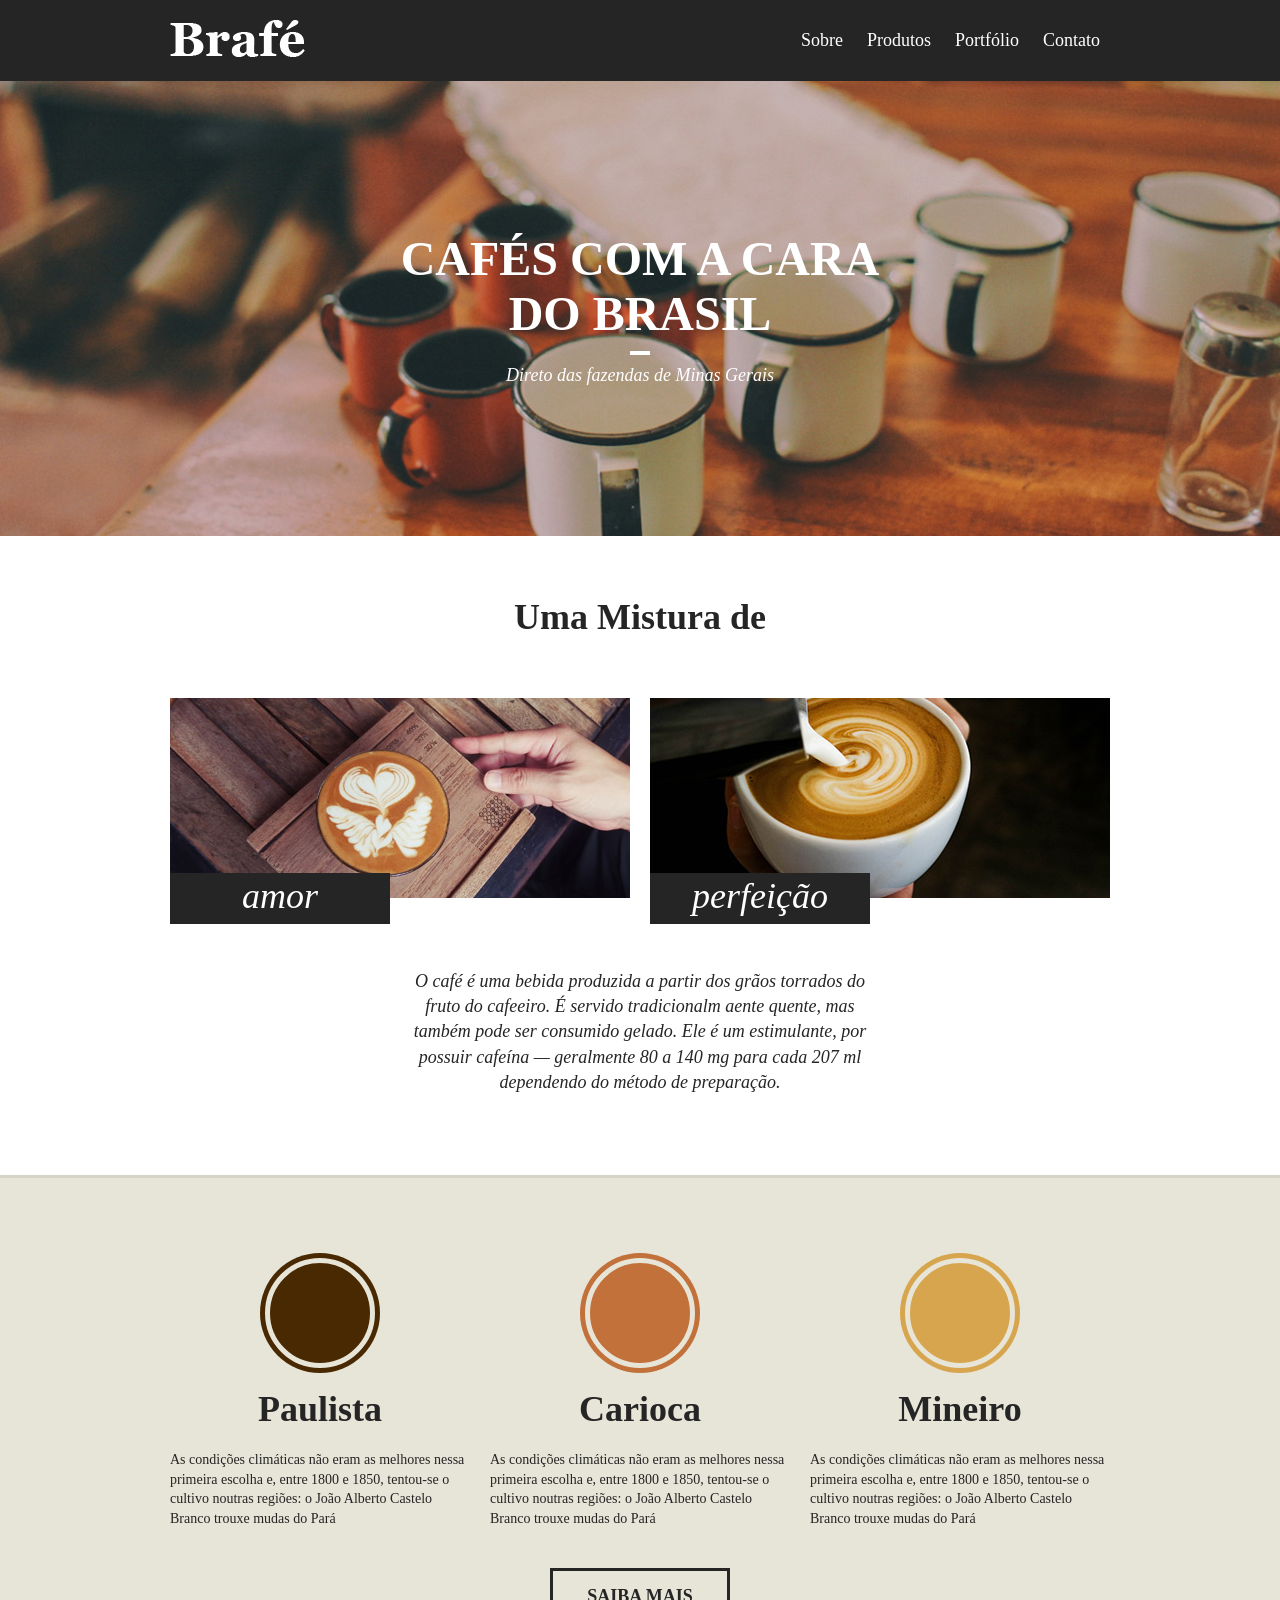
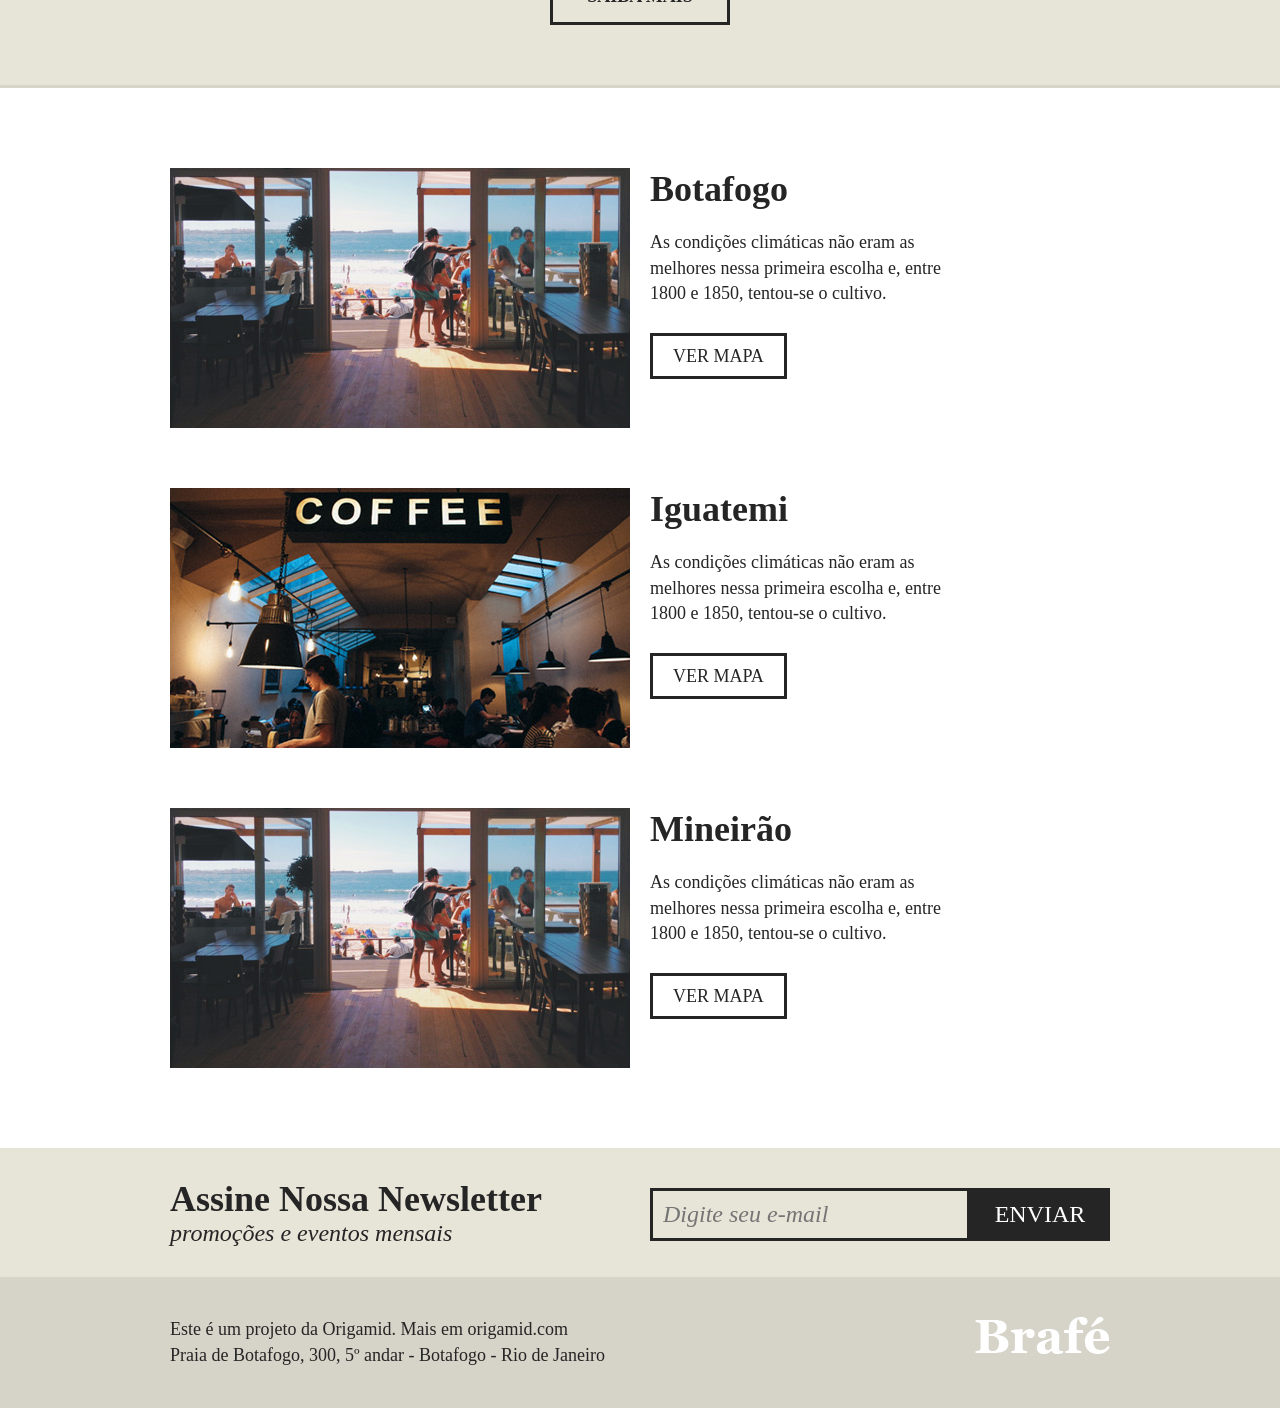
==== commit d4232062: "correcoes" ====
--- a/Projeto - Brafé/index.html
+++ b/Projeto - Brafé/index.html
@@ -1,130 +1,145 @@
 <!DOCTYPE html>
 <html>
-
-<head>
+  <head>
     <title>Brafé 1</title>
-    <meta charset="utf-8">
-    <meta name="viewport" content="widht=device-width, initial-scale=1, shrink-to-fit=no">
-    <link rel="stylesheet" type="text/css" href="css/style.css">
-</head>
-
-<body>
+    <meta charset="utf-8" />
+    <meta
+      name="viewport"
+      content="width=device-width, initial-scale=1, shrink-to-fit=no" />
+    <link rel="stylesheet" type="text/css" href="css/style.css" />
+  </head>
+  <body>
     <header class="menu">
-        <div class="menu-container">
-        <a href="" class="menu-logo"><img src="img/brafe.png" alt="Brafé"></a>
-        <nav  class="menu-nav">
-            <ul>
-                <li><a href=""> Sobre</a></li>
-                <li><a href=""> Produtos</a></li>
-                <li><a href=""> Portifólio</a></li>
-                <li><a href=""> Contato</a></li>
-         
-            </ul>
+      <div class="menu-container">
+        <a class="menu-logo" href="#"
+          ><img src="img/brafe.png" alt="Brafé"
+        /></a>
+        <nav class="menu-nav">
+          <ul>
+            <li><a href="#">Sobre</a></li>
+            <li><a href="#">Produtos</a></li>
+            <li><a href="#">Portfólio</a></li>
+            <li><a href="#">Contato</a></li>
+          </ul>
         </nav>
-    </div>
+      </div>
     </header>
 
     <main class="intro">
-        <h1>Cafés com a cara <br> do Brasil</h1>
-        <p>Direto das fazendas de Minas Gerais</p>
+      <h1>Cafés com a cara<br />do Brasil</h1>
+      <p>Direto das fazendas de Minas Gerais</p>
     </main>
+
     <section class="sobre">
-        <h2>Uma mistura de</h2>
-     <div class="sobre-container">
+      <h2>Uma Mistura de</h2>
+      <div class="sobre-container">
         <div class="sobre-item">
-            <img src="img/cafe-1.jpg">
-            <h3>Amor</h3>
+          <img src="img/cafe-1.jpg" />
+          <h3>amor</h3>
         </div>
         <div class="sobre-item">
-            <img src="img/cafe-2.jpg  ">
-            <h3>Amor</h3>
+          <img src="img/cafe-2.jpg" />
+          <h3>perfeição</h3>
         </div>
-     </div>
-
-        <p>O café é uma bebida produzida a partir dos grãos torrados do fruto do cafeeiro. É servido tradicionalmente
-            quente, mas também pode ser consumido gelado. Ele é um estimulante, por possuir cafeína — geralmente 80 a
-            140 mg para cada 207 ml dependendo do método de preparação.</p>
+      </div>
+      <p>
+        O café é uma bebida produzida a partir dos grãos torrados do fruto do
+        cafeeiro. É servido tradicionalm aente quente, mas também pode ser
+        consumido gelado. Ele é um estimulante, por possuir cafeína — geralmente
+        80 a 140 mg para cada 207 ml dependendo do método de preparação.
+      </p>
     </section>
 
     <section class="produtos">
-        <div class="produtos-container">
-            <div class="produtos-item">
-                <h2 class="produtos-paulista">Paulista</h2>
-                <p>As condições climáticas não eram as melhores nessa primeira escolha e, entre 1800 e 1850, tentou-se o
-                    cultivo noutras regiões: o João Alberto Castelo Branco trouxe mudas do Pará para a Região Sudeste e
-                    as cultivou no Rio de Janeiro,</p>
-            </div>
-
-            <div class="produtos-item">
-                <h2 class="produtos-carioca">Carioca</h2>
-                <p>As condições climáticas não eram as melhores nessa primeira escolha e, entre 1800 e 1850, tentou-se o
-                    cultivo noutras regiões: o João Alberto Castelo Branco trouxe mudas do Pará para a Região Sudeste e
-                    as cultivou no Rio de Janeiro,</p>
-            </div>
-
-            <div class="produtos-item">
-                <h2 class="produtos-mineiro">Mineiro</h2>
-                <p>As condições climáticas não eram as melhores nessa primeira escolha e, entre 1800 e 1850, tentou-se o
-                    cultivo noutras regiões: o João Alberto Castelo Branco trouxe mudas do Pará para a Região Sudeste e
-                    as cultivou no Rio de Janeiro,</p>
-            </div>
+      <div class="produtos-container">
+        <div class="produtos-item">
+          <h2 class="produtos-paulista">Paulista</h2>
+          <p>
+            As condições climáticas não eram as melhores nessa primeira escolha
+            e, entre 1800 e 1850, tentou-se o cultivo noutras regiões: o João
+            Alberto Castelo Branco trouxe mudas do Pará
+          </p>
         </div>
-        <a href="" class="produtos-btn">Saiba Mais</a>
+        <div class="produtos-item">
+          <h2 class="produtos-carioca">Carioca</h2>
+          <p>
+            As condições climáticas não eram as melhores nessa primeira escolha
+            e, entre 1800 e 1850, tentou-se o cultivo noutras regiões: o João
+            Alberto Castelo Branco trouxe mudas do Pará
+          </p>
+        </div>
+        <div class="produtos-item">
+          <h2 class="produtos-mineiro">Mineiro</h2>
+          <p>
+            As condições climáticas não eram as melhores nessa primeira escolha
+            e, entre 1800 e 1850, tentou-se o cultivo noutras regiões: o João
+            Alberto Castelo Branco trouxe mudas do Pará
+          </p>
+        </div>
+      </div>
+      <a class="produtos-btn" href="#">Saiba Mais</a>
     </section>
 
-	<section class="locais">
-		<div class="locais-item">
-			<img src="img/botafogo.jpg" alt="Brafé unidade Botafogo">
-			<div>
-				<h2>Botafogo</h2>
-				<p>As condições climáticas não eram as melhores nessa primeira escolha e, entre 1800 e 1850, tentou-se o cultivo.</p>
-				<a href="#">Ver Mapa</a>
-			</div>
-		</div>
-		
-		<div class="locais-item">
-			<img src="img/iguatemi.jpg" alt="Brafé unidade Iguatemi">
-			<div>
-				<h2>Iguatemi</h2>
-				<p>As condições climáticas não eram as melhores nessa primeira escolha e, entre 1800 e 1850, tentou-se o cultivo.</p>
-				<a href="#">Ver Mapa</a>
-			</div>
-		</div>
-		
-		<div class="locais-item">
-			<img src="img/botafogo.jpg" alt="Brafé unidade Mineirão">
-			<div>
-				<h2>Mineirão</h2>
-				<p>As condições climáticas não eram as melhores nessa primeira escolha e, entre 1800 e 1850, tentou-se o cultivo.</p>
-				<a href="#">Ver Mapa</a>
-			</div>
-		</div>
-	
-	</section>
+    <section class="locais">
+      <div class="locais-item">
+        <img src="img/botafogo.jpg" alt="Brafé unidade Botafogo" />
+        <div>
+          <h2>Botafogo</h2>
+          <p>
+            As condições climáticas não eram as melhores nessa primeira escolha
+            e, entre 1800 e 1850, tentou-se o cultivo.
+          </p>
+          <a href="#">Ver Mapa</a>
+        </div>
+      </div>
+
+      <div class="locais-item">
+        <img src="img/iguatemi.jpg" alt="Brafé unidade Iguatemi" />
+        <div>
+          <h2>Iguatemi</h2>
+          <p>
+            As condições climáticas não eram as melhores nessa primeira escolha
+            e, entre 1800 e 1850, tentou-se o cultivo.
+          </p>
+          <a href="#">Ver Mapa</a>
+        </div>
+      </div>
+
+      <div class="locais-item">
+        <img src="img/botafogo.jpg" alt="Brafé unidade Mineirão" />
+        <div>
+          <h2>Mineirão</h2>
+          <p>
+            As condições climáticas não eram as melhores nessa primeira escolha
+            e, entre 1800 e 1850, tentou-se o cultivo.
+          </p>
+          <a href="#">Ver Mapa</a>
+        </div>
+      </div>
+    </section>
 
     <section class="assine">
-        <div class="assine-container">
-            <div class="assine-info">
-                <h2> Assine nossa Newslatter</h2>
-                <p>Promoções e eventos mensais</p>
-            </div>
-            <form>
-                <label>E-mail</label>
-                <input type="text" placeholder="Digite seu E-mail">
-                <button type="submit">Enviar</button>
-            </form>
+      <div class="assine-container">
+        <div class="assine-info">
+          <h2>Assine Nossa Newsletter</h2>
+          <p>promoções e eventos mensais</p>
         </div>
+        <form>
+          <label>E-mail</label>
+          <input type="text" placeholder="Digite seu e-mail" />
+          <button type="submit">Enviar</button>
+        </form>
+      </div>
     </section>
+
     <footer class="footer">
-        <div class="footer-container">
-            <p>
-                Este é um projeto da Origamid. Mais em origamid.com
-                <br>
-                Praia de Botafogo, 300, 5º andar - Botafogo - Rio de Janeiro
-            </p>
-            <img src="img/brafe.png" alt="Brafé">
-        </div>
+      <div class="footer-container">
+        <p>
+          Este é um projeto da Origamid. Mais em origamid.com<br />Praia de
+          Botafogo, 300, 5º andar - Botafogo - Rio de Janeiro
+        </p>
+        <img src="img/brafe.png" alt="Brafé" />
+      </div>
     </footer>
-</body>
-
-</html>+  </body>
+</html>
--- a/Projeto - Brafé/css/style.css
+++ b/Projeto - Brafé/css/style.css
@@ -1,141 +1,188 @@
 /* Reset */
-body,
-h1,
-h2,
-h3,
-p,
-ul {
-  padding: 0px;
-  margin: 0px;
-}
-*{
-  box-sizing: border-box;
-}
+
+body, h1, h2, h3, p, ul {
+	padding: 0px;
+	margin: 0px;
+}
+
 body {
-  font-family: Georgia, "Times New Roman", Times, serif;
-  color: #252525;
-}
+	font-family: Georgia, serif;
+	color: #252525;
+}
+
+* {
+	box-sizing: border-box;
+}
+
 /* Menu */
+
 .menu {
-  background: #252525;
-  padding: 20px 0;
-}
+	background: #252525;
+	padding: 20px 0;
+}
+
 .menu-container {
-  max-width: 960px;
-  margin: 0 auto;
-}
-.menu-container::after,
-.menu-container::before {
-  content: "";
-  display: table;
-  clear: both;
-}
+	max-width: 960px;
+	margin: 0 auto;
+}
+
+.menu-container::after, .menu-container::before {
+	content: '';
+	display: table;
+	clear: both;
+}
+
 a.menu-logo {
-  display: block;
-  float: left;
-  margin-left: 10px;
+	display: block;
+	float: left;
+	margin-left: 10px;
 }
 
 .menu-nav {
-  float: right;
-  margin-right: 10px;
-}
+	float: right;
+	margin-right: 10px;
+}
+
 .menu-nav li {
-  display: inline-block;
+	display: inline-block;
 }
 
 .menu-nav a {
-  display: block;
-  padding: 10px;
-  text-decoration: none;
-  color: #fff;
-  font-size: 1.125em;
-}
+	display: block;
+	padding: 10px;
+	text-decoration: none;
+	color: #fff;
+	font-size: 1.125em;
+}
+
+@media (max-width: 739px) {
+	.menu {
+		text-align: center;
+	}
+	a.menu-logo {
+		float: none;
+		margin: 0 auto;
+	}
+	.menu-nav {
+		float: none;
+		clear: both;
+	}
+}
+
 /* Intro */
+
 .intro {
-  background: url(../img/bg-intro.jpg) no-repeat center center;
-  background-size: cover;
-  /* cover - sempre pega 100% */
-  padding: 150px 0;
-  text-align: center;
-  color: #fff;
+	background: url('../img/bg-intro.jpg') no-repeat center center;
+	background-size: cover;
+	padding: 150px 0;
+	text-align: center;
+	color: #fff;
 }
 
 .intro h1 {
-  text-transform: uppercase;
-  font-size: 3em;
+	text-transform: uppercase;
+	font-size: 3em;
 }
 
 .intro h1::after {
-  content: "";
-  display: block;
-  width: 20px;
-  height: 4px;
-  background: #fff;
-  margin: 10px auto;
+	content: '';
+	display: block;
+	width: 20px;
+	height: 4px;
+	background: #fff;
+	margin: 10px auto;
 }
 
 .intro p {
-  font-style: italic;
-  font-size: 1.1em;
+	font-style: italic;
+	font-size: 1.125em;
+}
+
+@media (max-width: 739px) {
+	.intro {
+		padding: 60px 0;
+	}
 }
 
 /* Sobre */
-.sobre{
-  padding: 60px 0;
-}
-.sobre h2{
-  text-align: center;
-  font-size: 2.25em;
-  margin-bottom: 60px;
-}
+
+.sobre {
+	padding: 60px 0;
+}
+
 .sobre-container {
-  max-width: 960px;
-  margin: 0 auto;
-}
-.sobre-container::after,
-.sobre-container::before {
-  content: "";
-  display: table;
-  clear: both;
-}
-
-.sobre-item{
-  max-width: 460px;
-  float: left;
-  margin: 0 10px;
-}
-.sobre-item img{
-  display: block;
-  max-width: 100%;
-}
-.sobre-item h3{
-  font-size: 2.25em;
-  background: #252525;
-  width: 220px;
-  color: #fff;
-  font-style: italic;
-  font-weight: normal;
-  text-align: center;
-  padding: 5px 0 10px 0;
-  top: -25px;
-  /* margin-top: -25px;
-  z-index: 10; */
-  position: relative;
-}
-
-.sobre > p{
-  /* apenas p diretamente .sobre */
-font-size: 1.25em;
-line-height: 1.4em;
-font-style: italic;
-text-align: center;
-margin: 20px auto;
-max-width: 460px;
-
-}
-
-/* Produtos */.produtos {
+	max-width: 960px;
+	margin: 0 auto;
+}
+
+.sobre-container::after, .sobre-container::before {
+	content: '';
+	display: table;
+	clear: both;
+}
+
+.sobre h2 {
+	text-align: center;
+	font-size: 2.25em;
+	margin-bottom: 60px;
+}
+
+.sobre-item {
+	width: 460px;
+	float: left;
+	margin: 0 10px;
+}
+
+.sobre-item img {
+	display: block;
+	max-width: 100%;
+}
+
+.sobre-item h3 {
+	font-size: 2.25em;
+	line-height: 1em;
+	background: #252525;
+	width: 220px;
+	color: #fff;
+	font-style: italic;
+	font-weight: normal;
+	text-align: center;
+	padding: 5px 0 10px 0;
+	top: -25px;
+	position: relative;
+}
+
+.sobre > p {
+	font-size: 1.125em;
+	line-height: 1.4em;
+	font-style: italic;
+	text-align: center;
+	margin: 20px auto;
+	max-width: 460px;
+}
+
+@media (min-width: 740px) and (max-width: 980px) {
+	.sobre-container {
+		max-width: 720px;
+	}
+	.sobre-item {
+		width: 340px;
+	}
+}
+
+@media (max-width: 739px) {
+	.sobre-container {
+		max-width: 300px;
+	}
+	.sobre-item {
+		width: 300px;
+		margin: 0 auto;
+	}
+}
+
+/* Produtos */
+
+.produtos {
 	background: #e7e4d8;
 	padding: 60px 0;
 	border-top: 3px solid #d6d3c8;
@@ -208,59 +255,97 @@
 	padding: 15px 0;
 }
 
-/* .produtos-btn:hover{
-  color: #c17139;
-} */
+@media (min-width: 740px) and (max-width: 980px) {
+	.produtos-container {
+		max-width: 720px;
+	}
+	.produtos-item {
+		width: 220px;
+	}
+}
+
+@media (max-width: 739px) {
+	.produtos-container {
+		max-width: 300px;
+	}
+	.produtos-item {
+		margin: 0 auto 20px auto;
+	}
+}
 
 /* Locais */
-.locais{
-  max-width: 960px;
-  margin: 0 auto;
-  padding: 20px 0;
-}
-.locais-item{
-  clear: both;
-  margin: 60px auto;
-  /* overflow: hidden; */
-}
-
-.locais-item::after, .locais-item::before{
-  display: table;
-  content: '';
-  clear: both;
-}
-.locais-item img{
-  width: 460 px;
-  float: left;
-  display: block;
-  margin: 0 10px;
-}
-
-.locais-item >div{
-  width: 460px;
-  float: left;
-  margin: 0 10px;
-}
-
-.locais-item h2{
-  font-size: 2.25em;
-  margin-bottom: 20px;
-}
+
+.locais {
+	max-width: 960px;
+	margin: 0 auto;
+	padding: 20px 0;
+}
+
+.locais-item {
+	clear: both;
+	margin: 60px auto;
+}
+
+.locais-item::after, .locais-item::before {
+	display: table;
+	content: '';
+	clear: both;
+}
+
+.locais-item img {
+	width: 460px;
+	display: block;
+	float: left;
+	margin: 0 10px;
+}
+
+.locais-item > div {
+	width: 460px;
+	float: left;
+	margin: 0 10px;
+}
+
+.locais-item h2 {
+	font-size: 2.25em;
+	margin-bottom: 20px;
+}
+
 .locais-item p {
-  font-size: 1.125em;
-  line-height: 1.4em;
-  max-width: 320px;
-  margin-bottom: 40px;
-}
-
-.locais-item a{
-  font-size: 1.125em;
-  text-transform: uppercase;
-  text-decoration: none;
-  border: 3px solid;
-  color: #252525;
-  padding: 10px 20px;
-}
+	font-size: 1.125em;
+	line-height: 1.4em;
+	max-width: 320px;
+	margin-bottom: 40px;
+}
+
+.locais-item a {
+	font-size: 1.125em;
+	text-transform: uppercase;
+	text-decoration: none;
+	border: 3px solid;
+	color: #252525;
+	padding: 10px 20px;
+}
+
+@media (min-width: 740px) and (max-width: 980px) {
+	.locais {
+		max-width: 720px;
+	}
+	.locais-item > div, .locais-item img {
+		width: 340px;
+	}
+}
+
+@media (max-width: 739px) {
+
+	.locais {
+		max-width: 300px;
+	}
+	.locais-item > div, .locais-item img {
+		width: 300px;
+		margin: 0px;
+	}
+}
+
 /* Assine */
 
 .assine {
@@ -326,27 +411,78 @@
 	color: #fff;
 	cursor: pointer;
 }
-.footer{
-background: #d6d3c8;
-padding: 40px 0;
-}
-
-.footer-container{
-max-width: 960px;
-margin: 0 auto;
-}
-.footer-container::after, .footer-container::before{
-  content: '';
-  display: table;
-  clear: both;
-}
+
+@media (min-width: 740px) and (max-width: 980px) {
+	.assine-container {
+		max-width: 720px;
+	}
+	.assine-info, .assine form, .assine input {
+		width: 340px;
+	}
+}
+
+@media (max-width: 739px) {
+	.assine-container {
+		max-width: 300px;
+	}
+	.assine-info, .assine form, .assine input {
+		width: 300px;
+		margin: 10px 0 0 0;
+	}
+}
+
+/*Footer*/
+
+.footer {
+	background: #d6d3c8;
+	padding: 40px 0;
+}
+
+.footer-container {
+	max-width: 960px;
+	margin: 0 auto;
+}
+
+.footer-container::after, .footer-container::before {
+	content: '';
+	display: table;
+	clear: both;
+}
+
 .footer p {
-  float: left;
-  margin: 0 10px;
-  font-size: 1.125em;
-  line-height: 1.4em;
-}
-
-.footer img{
-  float: right;
-}+	float: left;
+	margin: 0 10px;
+	font-size: 1.125em;
+	line-height: 1.4em;
+}
+
+.footer img {
+	float: right;
+	margin: 0 10px;
+	display: block;
+}
+
+@media (max-width: 739px) {
+	.footer-container {
+		max-width: 300px;
+	}
+	.footer p {
+		float: none;
+		margin: 0px;
+	}
+	.footer img {
+		float: none;
+		margin: 20px 0;
+	}
+}
+
+
+
+
+
+
+
+
+
+
+
